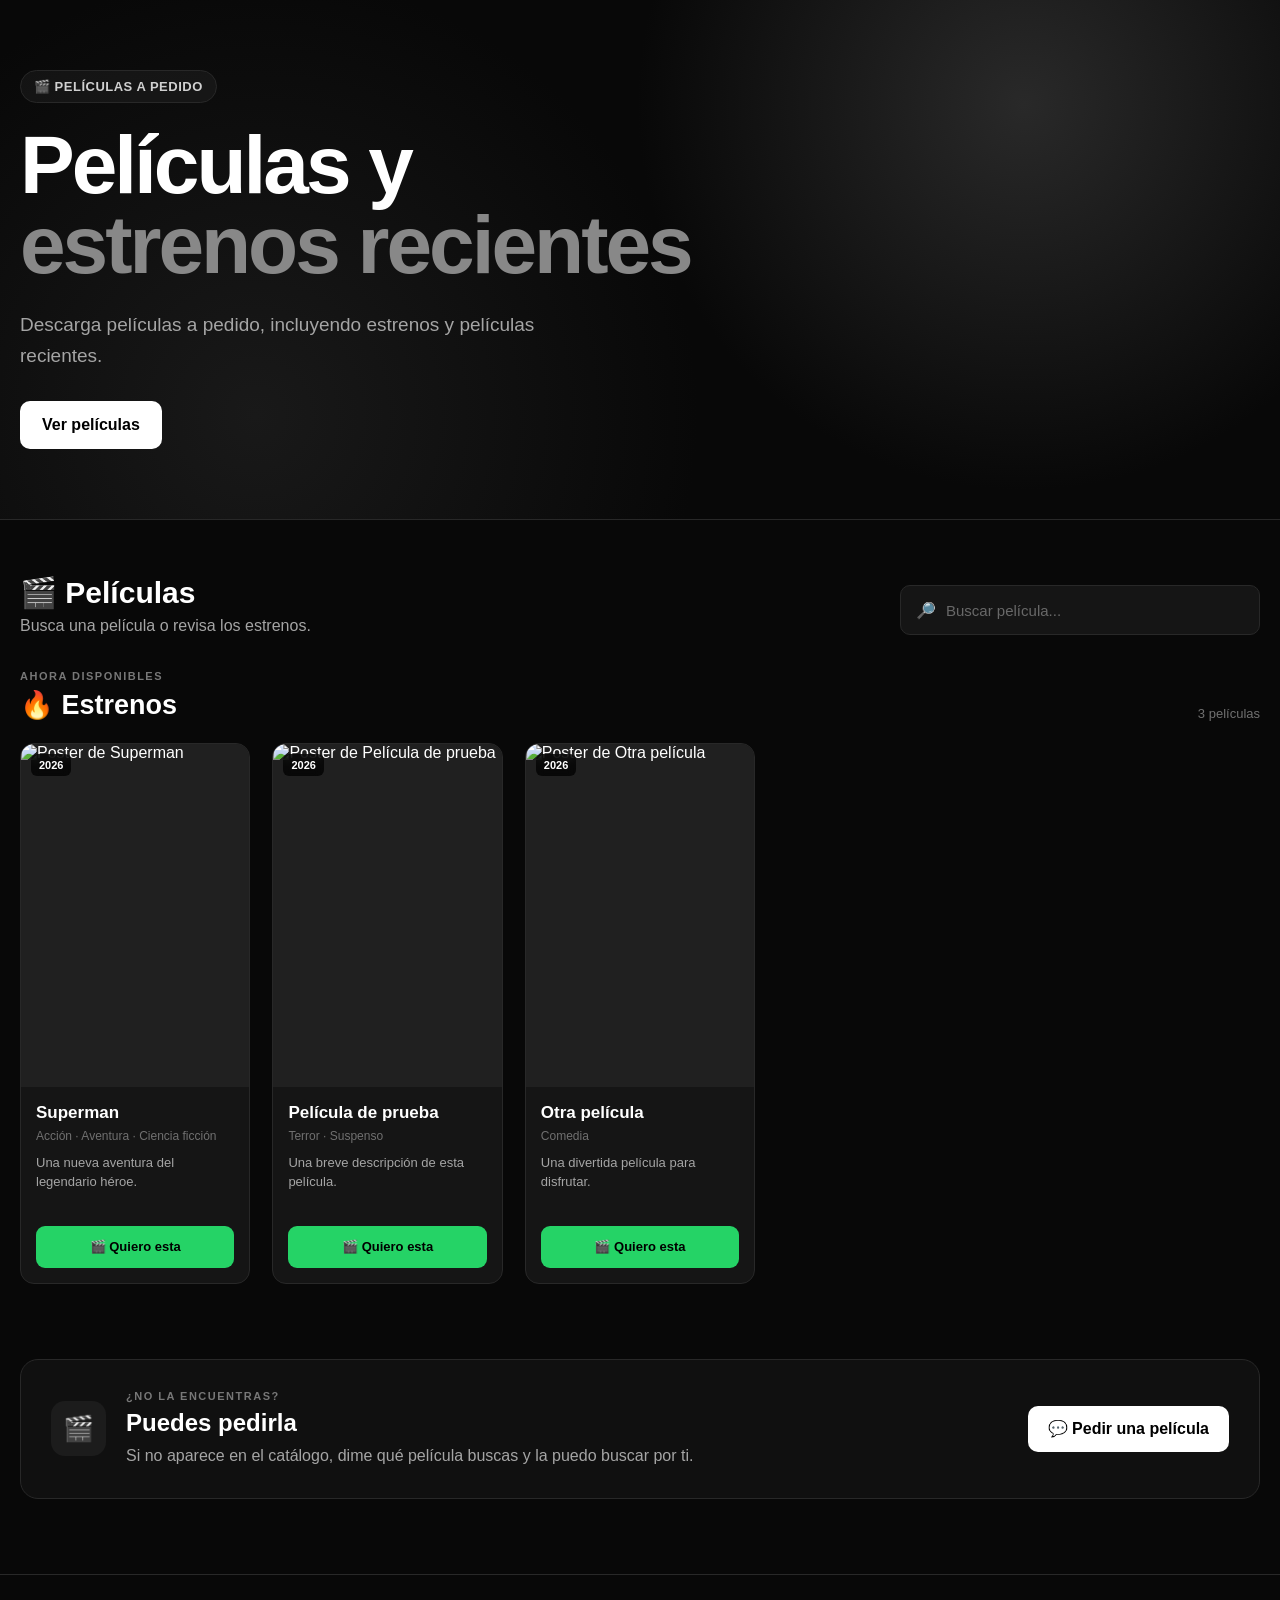
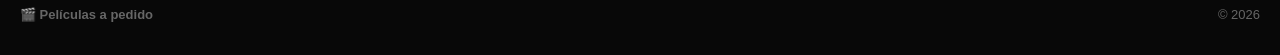
==== catalogo_peliculas/index.html @ 146f7f6e "renombrar catalogo peliculas" ====
<!DOCTYPE html>
<html lang="es">

<head>
    <meta charset="UTF-8">

    <meta
        name="viewport"
        content="width=device-width, initial-scale=1.0"
    >

    <meta
        name="description"
        content="Películas a pedido, estrenos y películas recientes."
    >

    <title>Películas a pedido</title>

    <link
        rel="stylesheet"
        href="style.css"
    >
</head>

<body>

    <!-- =========================
         ENCABEZADO
    ========================== -->

    <header class="hero">

        <div class="container hero-content">

            <div class="hero-text">

                <span class="eyebrow">
                    🎬 PELÍCULAS A PEDIDO
                </span>

                <h1>
                    Películas y<br>
                    <span>estrenos recientes</span>
                </h1>

                <p>
                    Descarga películas a pedido,
                    incluyendo estrenos y películas
                    recientes.
                </p>

                <a
                    href="#peliculas"
                    class="hero-button"
                >
                    Ver películas
                </a>

            </div>

        </div>

    </header>


    <!-- =========================
         CONTENIDO PRINCIPAL
    ========================== -->

    <main class="container">

        <!-- BUSCADOR -->

        <section class="search-section">

            <div>

                <h2>
                    🎬 Películas
                </h2>

                <p>
                    Busca una película o revisa los estrenos.
                </p>

            </div>


            <div class="search-box">

                <span>🔎</span>

                <input
                    type="search"
                    id="searchInput"
                    placeholder="Buscar película..."
                    autocomplete="off"
                >

            </div>

        </section>


        <!-- CATALOGO -->

        <section
            id="peliculas"
            class="catalog-section"
        >

            <div class="section-title">

                <div>

                    <span class="section-label">
                        AHORA DISPONIBLES
                    </span>

                    <h2>
                        🔥 Estrenos
                    </h2>

                </div>

                <span
                    id="movieCount"
                    class="movie-count"
                >
                    0 películas
                </span>

            </div>


            <div
                id="moviesGrid"
                class="movies-grid"
            ></div>


            <!-- SIN RESULTADOS -->

            <div
                id="noResults"
                class="no-results hidden"
            >

                <span>🎬</span>

                <h3>
                    No encontramos esa película
                </h3>

                <p>
                    Puedes escribirme y pedirme la película
                    que estás buscando.
                </p>

            </div>

        </section>


        <!-- PEDIDO -->

        <section class="request-section">

            <div class="request-content">

                <span class="request-icon">
                    🎬
                </span>

                <div>

                    <span class="section-label">
                        ¿NO LA ENCUENTRAS?
                    </span>

                    <h2>
                        Puedes pedirla
                    </h2>

                    <p>
                        Si no aparece en el catálogo,
                        dime qué película buscas y
                        la puedo buscar por ti.
                    </p>

                </div>

            </div>


            <a
                id="generalWhatsapp"
                href="#"
                target="_blank"
                rel="noopener noreferrer"
                class="request-button"
            >
                💬 Pedir una película
            </a>

        </section>

    </main>


    <!-- =========================
         FOOTER
    ========================== -->

    <footer>

        <div class="container footer-content">

            <strong>
                🎬 Películas a pedido
            </strong>

            <span>
                © 2026
            </span>

        </div>

    </footer>


    <script src="script.js"></script>

</body>

</html>
---- catalogo_peliculas/style.css ----
/* =========================================
   VARIABLES
========================================= */

:root {

    --bg: #080808;

    --bg-secondary: #101010;

    --card: #151515;

    --card-hover: #1b1b1b;

    --border: #282828;

    --text: #ffffff;

    --text-secondary: #a5a5a5;

    --text-muted: #707070;

    --accent: #25d366;

    --accent-hover: #1ebe5d;

    --max-width: 1280px;

}


/* =========================================
   RESET
========================================= */

* {
    box-sizing: border-box;

    margin: 0;

    padding: 0;
}


html {
    scroll-behavior: smooth;
}


body {

    font-family:
        Arial,
        Helvetica,
        sans-serif;

    background: var(--bg);

    color: var(--text);

    min-height: 100vh;

    overflow-x: hidden;

}


/* =========================================
   CONTENEDOR
========================================= */

.container {

    width: min(
        calc(100% - 40px),
        var(--max-width)
    );

    margin-inline: auto;

}


/* =========================================
   HERO
========================================= */

.hero {

    min-height: 520px;

    display: flex;

    align-items: center;

    background:

        radial-gradient(
            circle at 80% 20%,
            #292929 0%,
            transparent 35%
        ),

        radial-gradient(
            circle at 20% 80%,
            #191919 0%,
            transparent 40%
        ),

        #080808;

    border-bottom: 1px solid var(--border);

}


.hero-content {

    display: flex;

    align-items: center;

}


.hero-text {

    max-width: 720px;

}


.eyebrow {

    display: inline-flex;

    padding: 8px 13px;

    border: 1px solid var(--border);

    border-radius: 100px;

    background: rgba(
        255,
        255,
        255,
        0.04
    );

    color: #d0d0d0;

    font-size: 13px;

    font-weight: 700;

    letter-spacing: 0.5px;

    margin-bottom: 22px;

}


.hero h1 {

    font-size: clamp(
        42px,
        7vw,
        82px
    );

    line-height: 0.98;

    letter-spacing: -3px;

    margin-bottom: 25px;

}


.hero h1 span {

    color: #888;

}


.hero p {

    max-width: 600px;

    color: var(--text-secondary);

    font-size: clamp(
        16px,
        2vw,
        19px
    );

    line-height: 1.6;

    margin-bottom: 30px;

}


.hero-button {

    display: inline-flex;

    align-items: center;

    justify-content: center;

    min-height: 48px;

    padding-inline: 22px;

    border-radius: 10px;

    background: white;

    color: black;

    text-decoration: none;

    font-weight: 700;

    transition:
        transform 0.2s,
        background 0.2s;

}


.hero-button:hover {

    transform: translateY(-2px);

    background: #e8e8e8;

}


/* =========================================
   BUSCADOR
========================================= */

.search-section {

    display: flex;

    align-items: end;

    justify-content: space-between;

    gap: 30px;

    padding-block: 55px 35px;

}


.search-section h2 {

    font-size: 30px;

    margin-bottom: 7px;

}


.search-section p {

    color: var(--text-secondary);

}


.search-box {

    width: min(
        360px,
        100%
    );

    height: 50px;

    display: flex;

    align-items: center;

    gap: 10px;

    padding-inline: 15px;

    background: var(--card);

    border: 1px solid var(--border);

    border-radius: 10px;

}


.search-box span {

    color: var(--text-muted);

}


.search-box input {

    width: 100%;

    height: 100%;

    border: 0;

    outline: 0;

    background: transparent;

    color: white;

    font-size: 15px;

}


.search-box input::placeholder {

    color: #686868;

}


/* =========================================
   TITULO SECCION
========================================= */

.section-title {

    display: flex;

    align-items: end;

    justify-content: space-between;

    gap: 20px;

    margin-bottom: 22px;

}


.section-label {

    display: block;

    color: #777;

    font-size: 11px;

    font-weight: 800;

    letter-spacing: 1.5px;

    margin-bottom: 7px;

}


.section-title h2 {

    font-size: 27px;

}


.movie-count {

    color: var(--text-muted);

    font-size: 13px;

}


/* =========================================
   GRID DE PELICULAS
========================================= */

.movies-grid {

    display: grid;

    grid-template-columns:
        repeat(
            auto-fill,
            minmax(
                190px,
                1fr
            )
        );

    gap: 22px;

}


/* =========================================
   TARJETA
========================================= */

.movie-card {

    min-width: 0;

    overflow: hidden;

    background: var(--card);

    border: 1px solid var(--border);

    border-radius: 14px;

    transition:
        transform 0.25s,
        border-color 0.25s,
        background 0.25s;

}


.movie-card:hover {

    transform: translateY(-5px);

    background: var(--card-hover);

    border-color: #3b3b3b;

}


/* =========================================
   POSTER
========================================= */

.movie-poster-wrapper {

    position: relative;

    aspect-ratio: 2 / 3;

    overflow: hidden;

    background: #202020;

}


.movie-poster {

    width: 100%;

    height: 100%;

    display: block;

    object-fit: cover;

    transition:
        transform 0.35s;

}


.movie-card:hover
.movie-poster {

    transform: scale(1.03);

}


.movie-year {

    position: absolute;

    top: 10px;

    left: 10px;

    padding: 5px 8px;

    border-radius: 6px;

    background: rgba(
        0,
        0,
        0,
        0.75
    );

    backdrop-filter: blur(5px);

    font-size: 11px;

    font-weight: 700;

}


/* =========================================
   INFORMACION
========================================= */

.movie-info {

    padding: 15px;

}


.movie-title {

    font-size: 17px;

    line-height: 1.25;

    margin-bottom: 6px;

}


.movie-genre {

    color: var(--text-muted);

    font-size: 12px;

    margin-bottom: 10px;

}


.movie-description {

    display: -webkit-box;

    -webkit-box-orient: vertical;

    -webkit-line-clamp: 3;

    overflow: hidden;

    color: var(--text-secondary);

    font-size: 13px;

    line-height: 1.5;

    min-height: 58px;

    margin-bottom: 15px;

}


/* =========================================
   BOTON WHATSAPP
========================================= */

.movie-button {

    width: 100%;

    min-height: 42px;

    display: flex;

    align-items: center;

    justify-content: center;

    border-radius: 9px;

    background: var(--accent);

    color: #000;

    text-decoration: none;

    font-size: 13px;

    font-weight: 800;

    transition:
        background 0.2s,
        transform 0.2s;

}


.movie-button:hover {

    background: var(--accent-hover);

}


/* =========================================
   SIN RESULTADOS
========================================= */

.no-results {

    padding: 60px 20px;

    text-align: center;

    border: 1px dashed var(--border);

    border-radius: 14px;

}


.no-results span {

    display: block;

    font-size: 40px;

    margin-bottom: 15px;

}


.no-results h3 {

    margin-bottom: 8px;

}


.no-results p {

    color: var(--text-secondary);

}


.hidden {

    display: none;

}


/* =========================================
   SECCION PEDIDO
========================================= */

.request-section {

    display: flex;

    align-items: center;

    justify-content: space-between;

    gap: 30px;

    margin-block: 75px;

    padding: 30px;

    border: 1px solid var(--border);

    border-radius: 18px;

    background: var(--bg-secondary);

}


.request-content {

    display: flex;

    align-items: center;

    gap: 20px;

}


.request-icon {

    display: grid;

    place-items: center;

    width: 55px;

    height: 55px;

    flex-shrink: 0;

    border-radius: 14px;

    background: #1c1c1c;

    font-size: 25px;

}


.request-content h2 {

    font-size: 24px;

    margin-bottom: 7px;

}


.request-content p {

    max-width: 600px;

    color: var(--text-secondary);

    line-height: 1.5;

}


.request-button {

    display: inline-flex;

    align-items: center;

    justify-content: center;

    min-height: 46px;

    padding-inline: 20px;

    flex-shrink: 0;

    border-radius: 10px;

    background: white;

    color: black;

    text-decoration: none;

    font-weight: 700;

    white-space: nowrap;

}


/* =========================================
   FOOTER
========================================= */

footer {

    border-top: 1px solid var(--border);

}


.footer-content {

    min-height: 80px;

    display: flex;

    align-items: center;

    justify-content: space-between;

    gap: 20px;

    color: #666;

    font-size: 13px;

}


/* =========================================
   TABLET
========================================= */

@media (max-width: 900px) {

    .movies-grid {

        grid-template-columns:
            repeat(
                auto-fill,
                minmax(
                    175px,
                    1fr
                )
            );

        gap: 18px;

    }


    .hero {

        min-height: 470px;

    }

}


/* =========================================
   TABLET PEQUEÑA
========================================= */

@media (max-width: 700px) {

    .container {

        width: min(
            calc(100% - 30px),
            var(--max-width)
        );

    }


    .search-section {

        display: block;

    }


    .search-section h2 {

        font-size: 27px;

    }


    .search-section p {

        margin-bottom: 20px;

    }


    .search-box {

        width: 100%;

    }


    .request-section {

        align-items: flex-start;

        flex-direction: column;

    }


    .request-button {

        width: 100%;

    }

}


/* =========================================
   CELULAR
========================================= */

@media (max-width: 500px) {

    .container {

        width: calc(100% - 24px);

    }


    .hero {

        min-height: 440px;

    }


    .hero h1 {

        font-size: 43px;

        letter-spacing: -2px;

    }


    .hero p {

        font-size: 15px;

    }


    .hero-button {

        width: 100%;

    }


    .movies-grid {

        grid-template-columns:
            repeat(
                2,
                minmax(0, 1fr)
            );

        gap: 10px;

    }


    .movie-info {

        padding: 11px;

    }


    .movie-title {

        font-size: 14px;

    }


    .movie-genre {

        font-size: 11px;

    }


    .movie-description {

        font-size: 11px;

        min-height: 50px;

    }


    .movie-button {

        min-height: 40px;

        font-size: 11px;

    }


    .section-title h2 {

        font-size: 24px;

    }


    .movie-count {

        display: none;

    }


    .request-section {

        padding: 20px;

        margin-block: 50px;

    }


    .request-content {

        align-items: flex-start;

    }


    .request-icon {

        width: 45px;

        height: 45px;

        font-size: 20px;

    }


    .request-content h2 {

        font-size: 21px;

    }


    .footer-content {

        min-height: 100px;

        flex-direction: column;

        justify-content: center;

    }

}


/* =========================================
   CELULARES MUY PEQUEÑOS
========================================= */

@media (max-width: 360px) {

    .movies-grid {

        gap: 8px;

    }


    .movie-info {

        padding: 9px;

    }


    .movie-title {

        font-size: 13px;

    }


    .movie-description {

        font-size: 10px;

    }


    .movie-button {

        font-size: 10px;

    }

}
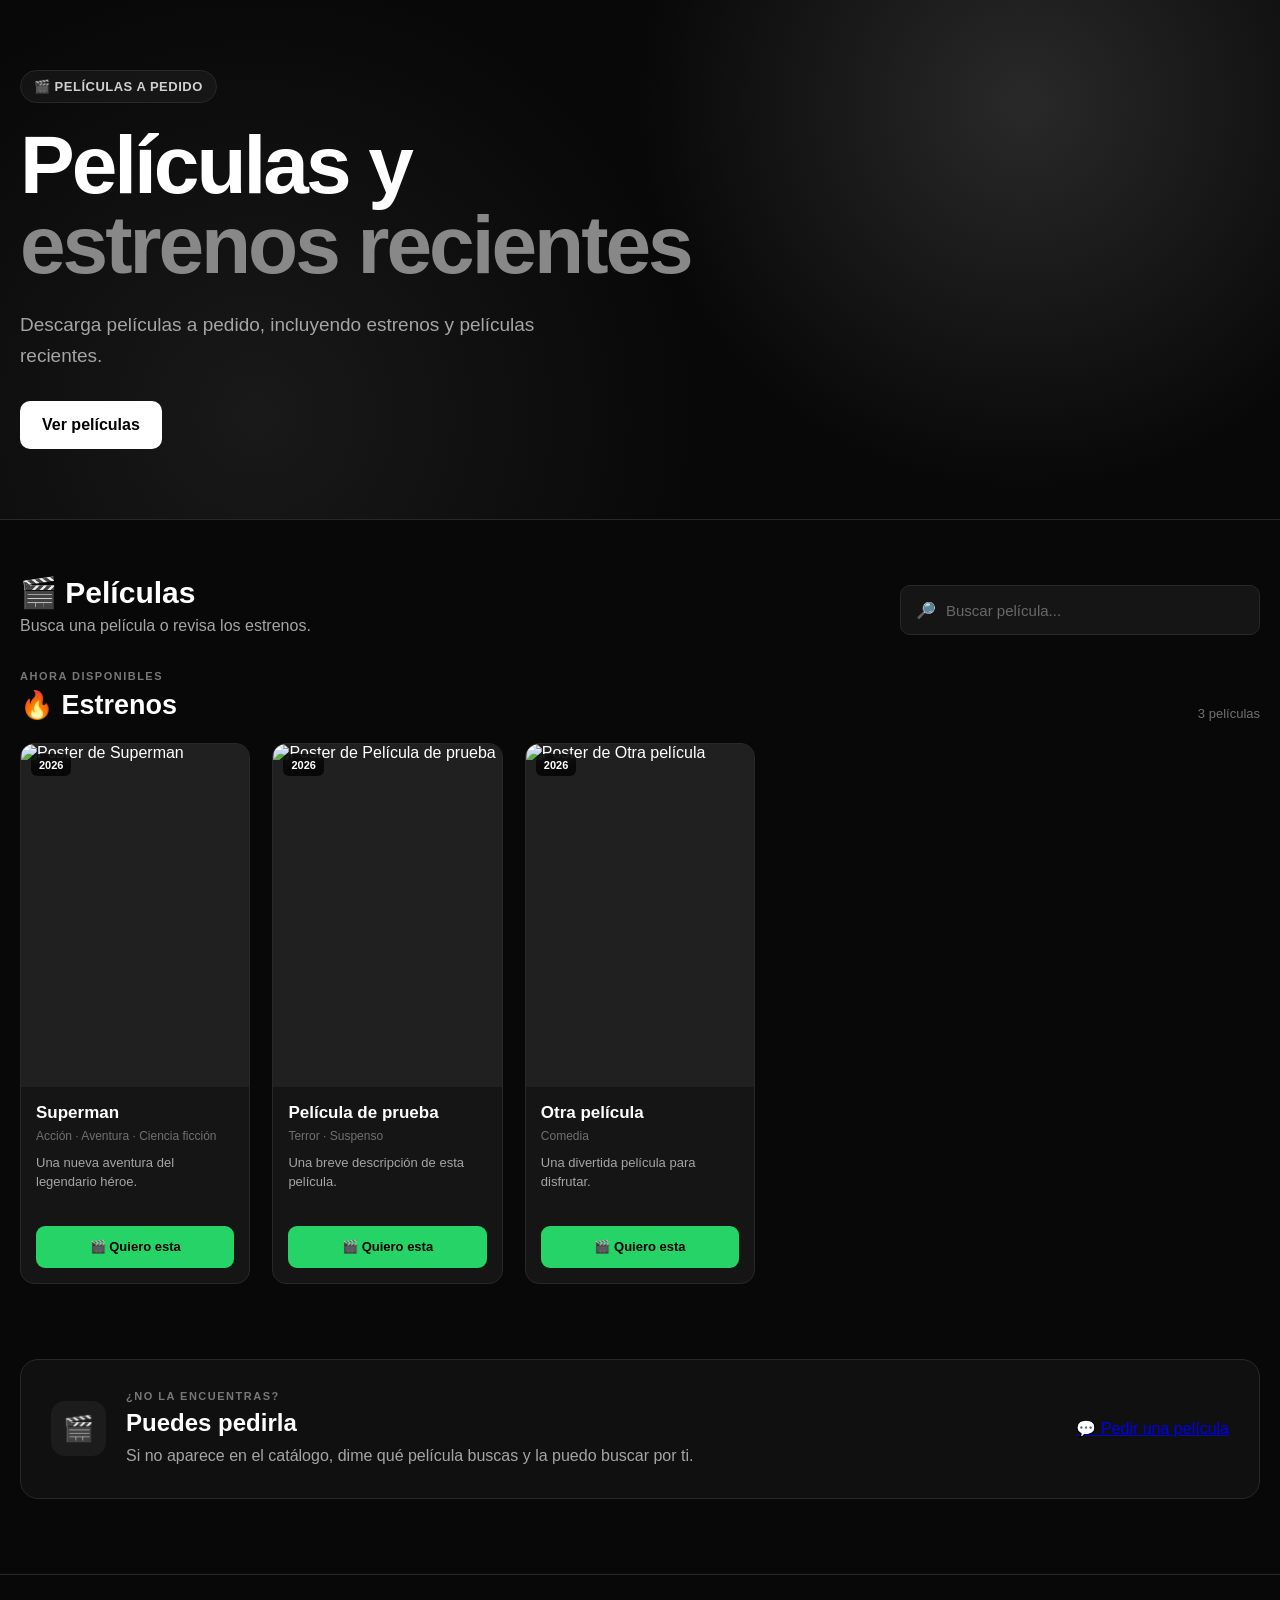
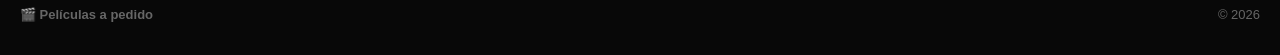
==== commit 5ddd8107: "catalogo" ====
--- a/catalogo_peliculas/index.html
+++ b/catalogo_peliculas/index.html
@@ -198,7 +198,7 @@
                 href="#"
                 target="_blank"
                 rel="noopener noreferrer"
-                class="request-button"
+                class="request-Get-ChildItem -Forcebutton"
             >
                 💬 Pedir una película
             </a>
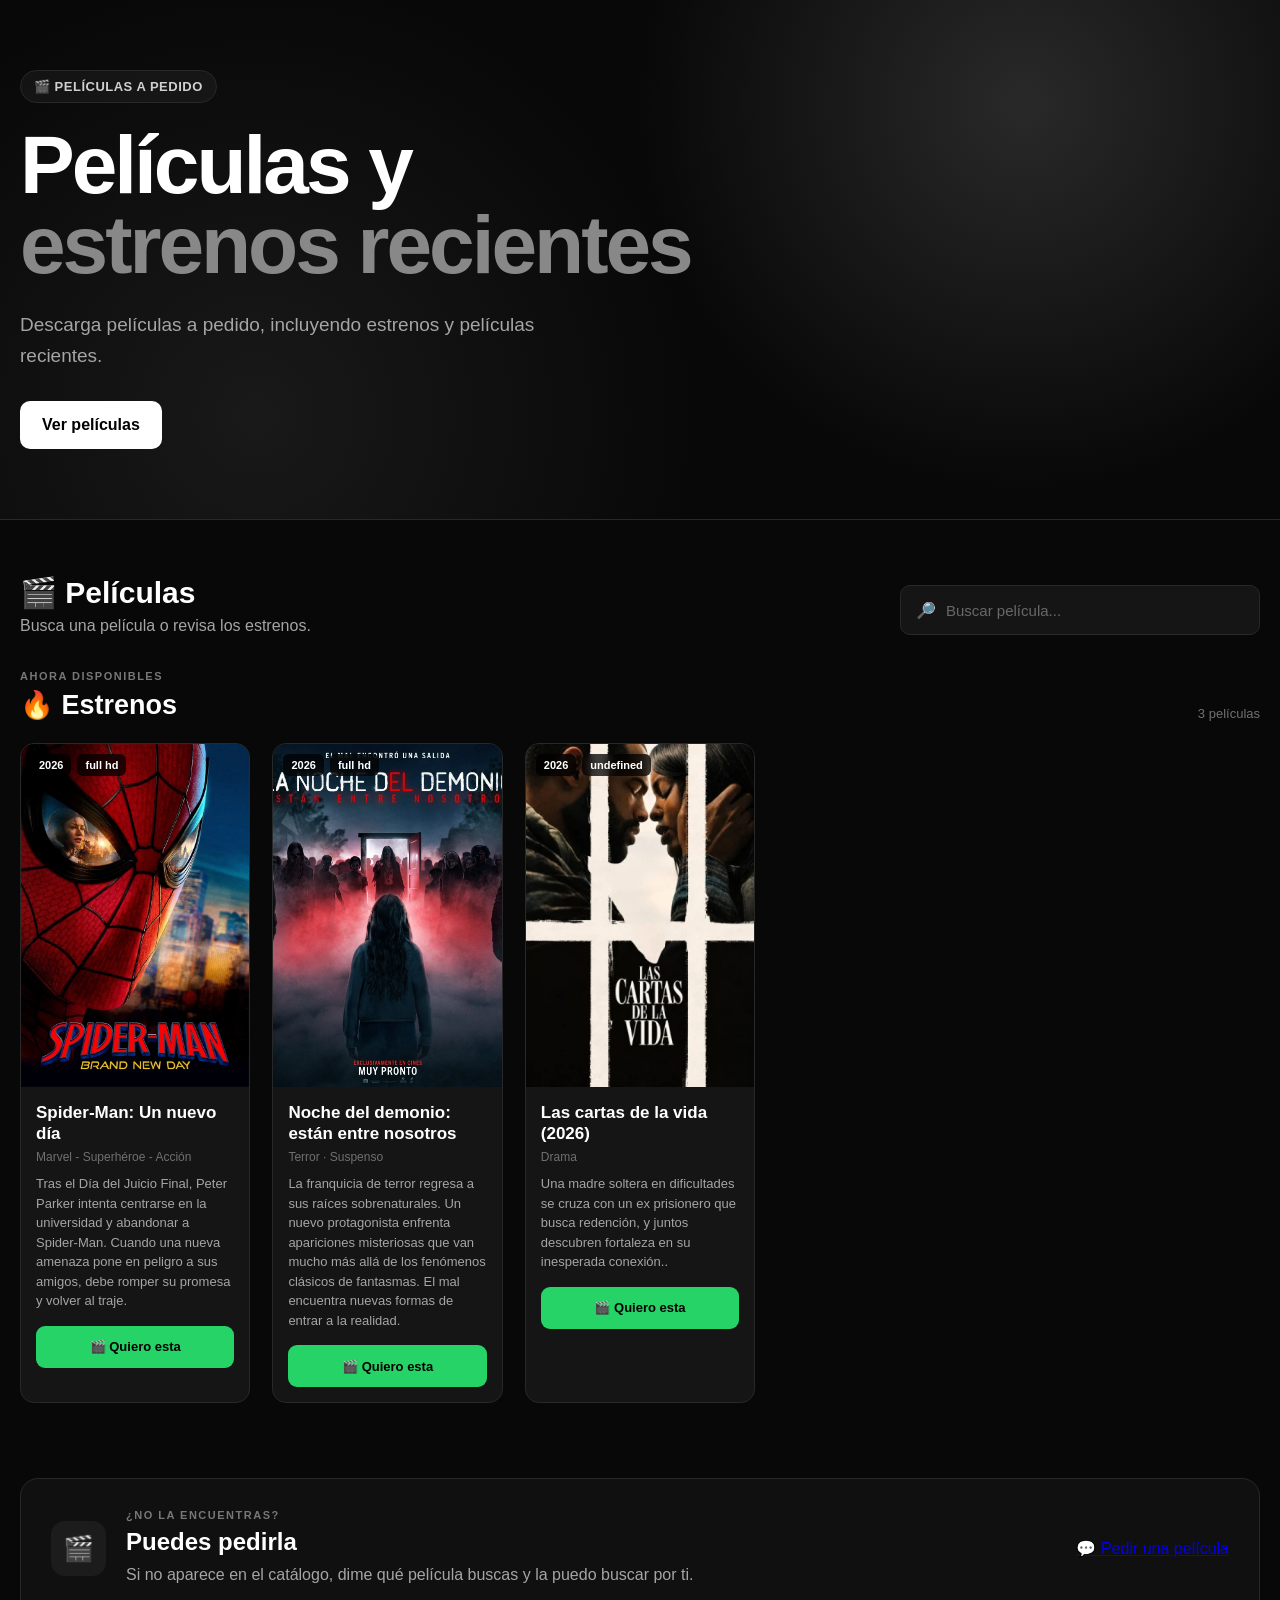
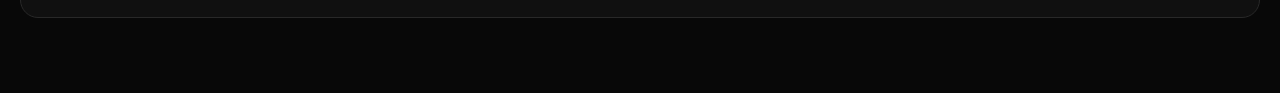
==== commit a59b4039: "sin footer" ====
--- a/catalogo_peliculas/index.html
+++ b/catalogo_peliculas/index.html
@@ -212,22 +212,6 @@
          FOOTER
     ========================== -->
 
-    <footer>
-
-        <div class="container footer-content">
-
-            <strong>
-                🎬 Películas a pedido
-            </strong>
-
-            <span>
-                © 2026
-            </span>
-
-        </div>
-
-    </footer>
-
 
     <script src="script.js"></script>
 
--- a/catalogo_peliculas/style.css
+++ b/catalogo_peliculas/style.css
@@ -22,7 +22,7 @@
 
     --accent: #25d366;
 
-    --accent-hover: #1ebe5d;
+    --accent-hover: #0f311d;
 
     --max-width: 1280px;
 
@@ -485,31 +485,27 @@
 }
 
 
-.movie-year {
-
+.movie-meta {
     position: absolute;
-
     top: 10px;
-
     left: 10px;
-
+    display: flex;
+    gap: 6px;
+}
+
+.movie-year,
+.movie-quality {
     padding: 5px 8px;
-
     border-radius: 6px;
-
     background: rgba(
         0,
         0,
         0,
         0.75
     );
-
     backdrop-filter: blur(5px);
-
     font-size: 11px;
-
     font-weight: 700;
-
 }
 
 
@@ -551,8 +547,6 @@
     display: -webkit-box;
 
     -webkit-box-orient: vertical;
-
-    -webkit-line-clamp: 3;
 
     overflow: hidden;
 
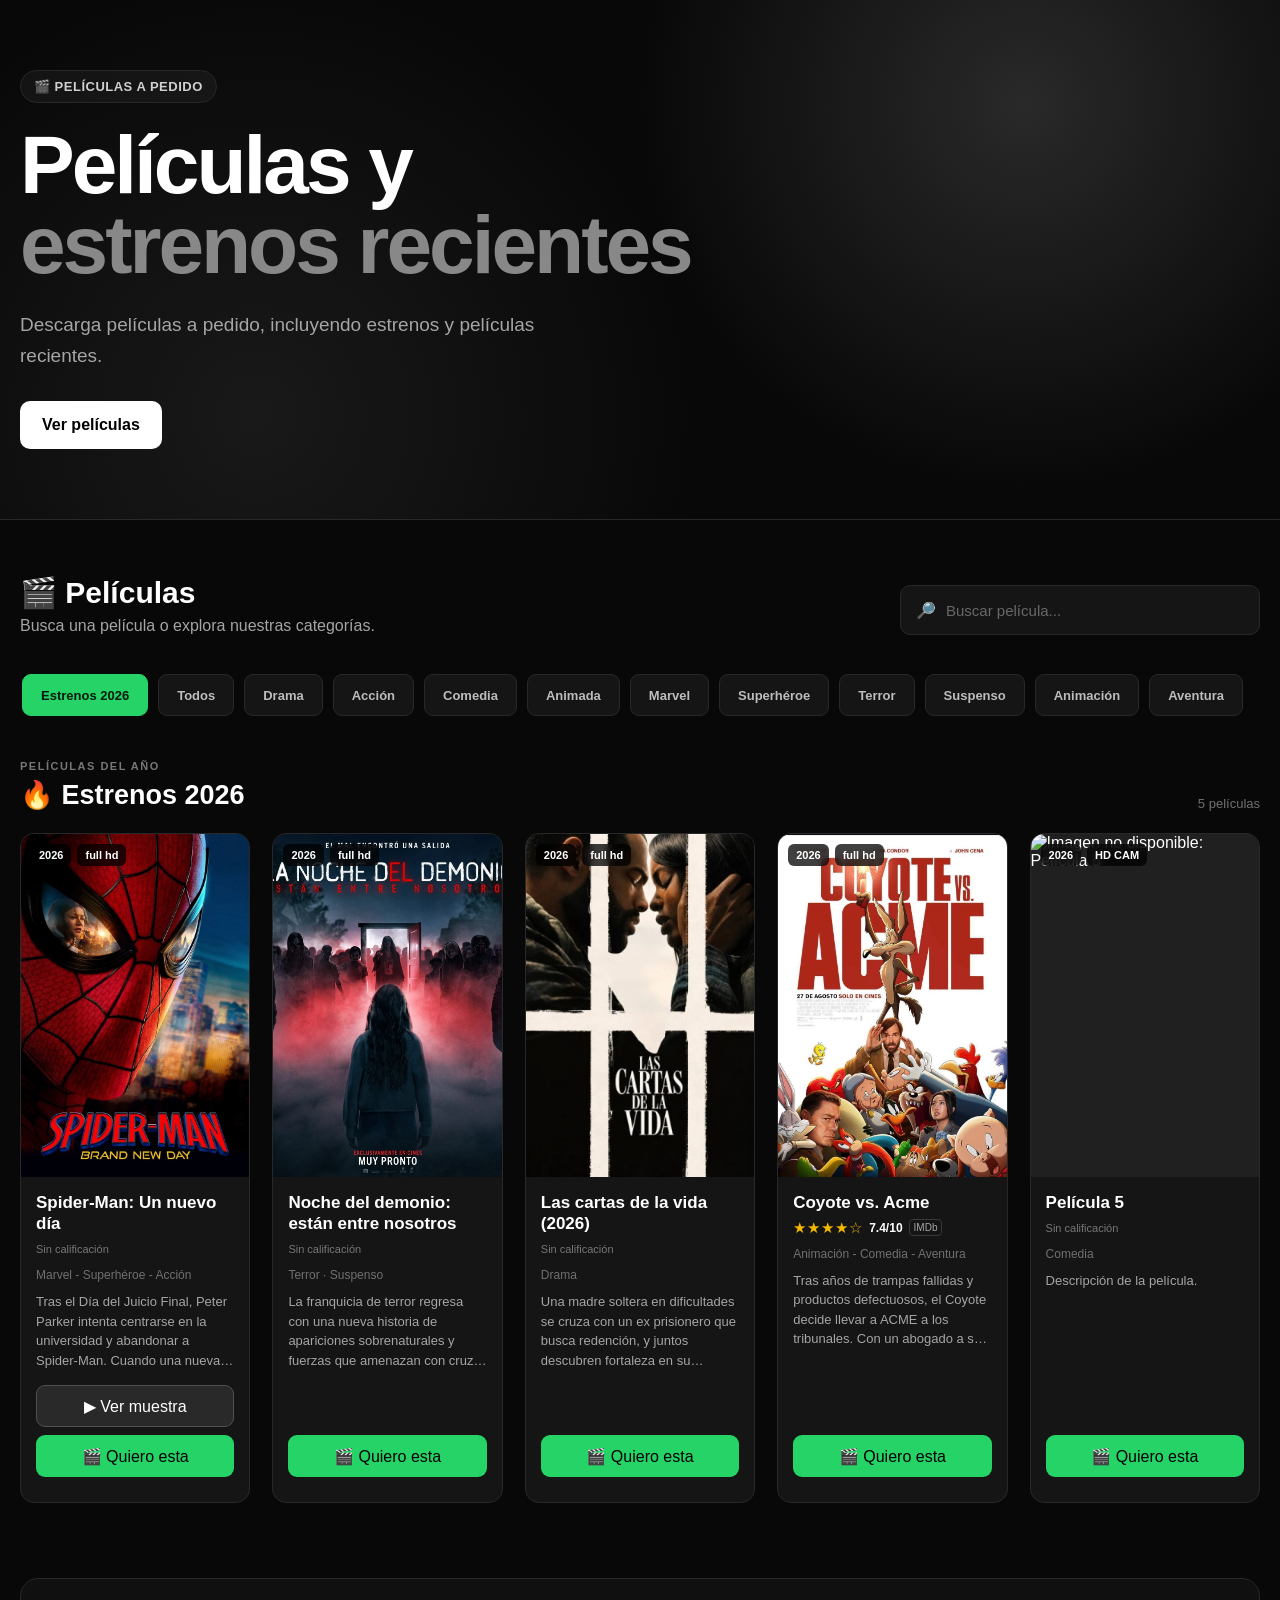
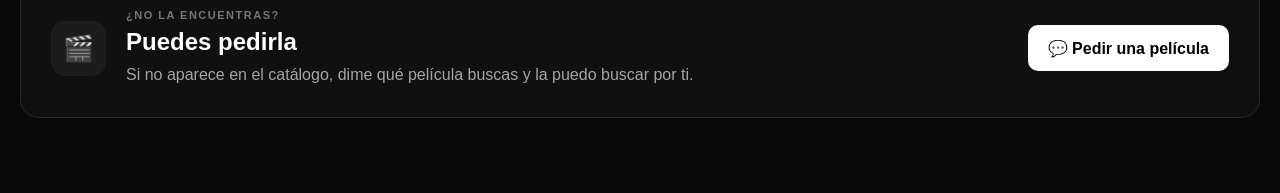
==== commit 66464253: "agregando peliculas" ====
--- a/catalogo_peliculas/index.html
+++ b/catalogo_peliculas/index.html
@@ -1,3 +1,4 @@
+
 <!DOCTYPE html>
 <html lang="es">
 
@@ -16,18 +17,12 @@
 
     <title>Películas a pedido</title>
 
-    <link
-        rel="stylesheet"
-        href="style.css"
-    >
+    <link rel="stylesheet" href="style.css">
 </head>
 
 <body>
 
-    <!-- =========================
-         ENCABEZADO
-    ========================== -->
-
+    <!-- ENCABEZADO -->
     <header class="hero">
 
         <div class="container hero-content">
@@ -49,10 +44,7 @@
                     recientes.
                 </p>
 
-                <a
-                    href="#peliculas"
-                    class="hero-button"
-                >
+                <a href="#peliculas" class="hero-button">
                     Ver películas
                 </a>
 
@@ -63,28 +55,22 @@
     </header>
 
 
-    <!-- =========================
-         CONTENIDO PRINCIPAL
-    ========================== -->
-
+    <!-- CONTENIDO PRINCIPAL -->
     <main class="container">
 
         <!-- BUSCADOR -->
-
         <section class="search-section">
 
             <div>
 
-                <h2>
-                    🎬 Películas
-                </h2>
+                <h2>🎬 Películas</h2>
 
                 <p>
-                    Busca una película o revisa los estrenos.
+                    Busca una película o explora
+                    nuestras categorías.
                 </p>
 
             </div>
-
 
             <div class="search-box">
 
@@ -102,23 +88,34 @@
         </section>
 
 
-        <!-- CATALOGO -->
-
+        <!-- CATÁLOGO -->
         <section
             id="peliculas"
             class="catalog-section"
         >
 
+            <!-- PESTAÑAS GENERADAS POR JAVASCRIPT -->
+            <nav
+                id="genreTabs"
+                class="genre-tabs"
+                aria-label="Categorías de películas"
+            ></nav>
+
+
+            <!-- TÍTULO Y CONTADOR -->
             <div class="section-title">
 
                 <div>
 
-                    <span class="section-label">
+                    <span
+                        id="sectionLabel"
+                        class="section-label"
+                    >
                         AHORA DISPONIBLES
                     </span>
 
-                    <h2>
-                        🔥 Estrenos
+                    <h2 id="sectionHeading">
+                        Estrenos 2026
                     </h2>
 
                 </div>
@@ -133,6 +130,7 @@
             </div>
 
 
+            <!-- PELÍCULAS -->
             <div
                 id="moviesGrid"
                 class="movies-grid"
@@ -140,21 +138,20 @@
 
 
             <!-- SIN RESULTADOS -->
-
             <div
                 id="noResults"
                 class="no-results hidden"
             >
 
-                <span>🎬</span>
+                <span>🔎</span>
 
                 <h3>
                     No encontramos esa película
                 </h3>
 
                 <p>
-                    Puedes escribirme y pedirme la película
-                    que estás buscando.
+                    Puedes escribirme y pedirme la
+                    película que estás buscando.
                 </p>
 
             </div>
@@ -162,8 +159,7 @@
         </section>
 
 
-        <!-- PEDIDO -->
-
+        <!-- PEDIDO POR WHATSAPP -->
         <section class="request-section">
 
             <div class="request-content">
@@ -178,9 +174,7 @@
                         ¿NO LA ENCUENTRAS?
                     </span>
 
-                    <h2>
-                        Puedes pedirla
-                    </h2>
+                    <h2>Puedes pedirla</h2>
 
                     <p>
                         Si no aparece en el catálogo,
@@ -192,13 +186,12 @@
 
             </div>
 
-
             <a
                 id="generalWhatsapp"
                 href="#"
                 target="_blank"
                 rel="noopener noreferrer"
-                class="request-Get-ChildItem -Forcebutton"
+                class="request-button"
             >
                 💬 Pedir una película
             </a>
@@ -208,13 +201,65 @@
     </main>
 
 
-    <!-- =========================
-         FOOTER
-    ========================== -->
-
-
+    <!-- =====================================
+         REPRODUCTOR DE MUESTRAS DE GOOGLE DRIVE
+    ====================================== -->
+    <div
+        id="sampleModal"
+        class="sample-modal hidden"
+        aria-hidden="true"
+    >
+
+        <!-- Fondo oscuro -->
+        <div class="sample-modal-backdrop"></div>
+
+        <!-- Ventana del reproductor -->
+        <section
+            class="sample-modal-content"
+            role="dialog"
+            aria-modal="true"
+            aria-labelledby="sampleTitle"
+        >
+
+            <!-- Cabecera -->
+            <div class="sample-modal-header">
+
+                <h2 id="sampleTitle">
+                    Ver muestra
+                </h2>
+
+                <button
+                    type="button"
+                    id="closeSample"
+                    class="sample-close-button"
+                    aria-label="Cerrar reproductor"
+                >
+                    &times;
+                </button>
+
+            </div>
+
+            <!-- Video -->
+            <div class="sample-video-container">
+
+                <iframe
+                    id="sampleFrame"
+                    title="Reproductor de muestra"
+                    src="about:blank"
+                    allow="autoplay; encrypted-media; picture-in-picture"
+                    allowfullscreen
+                    loading="lazy"
+                ></iframe>
+
+            </div>
+
+        </section>
+
+    </div>
+
+
+    <!-- JAVASCRIPT: DEBE IR DESPUÉS DEL REPRODUCTOR -->
     <script src="script.js"></script>
 
 </body>
-
-</html>+</html>
--- a/catalogo_peliculas/style.css
+++ b/catalogo_peliculas/style.css
@@ -3,493 +3,334 @@
 ========================================= */
 
 :root {
-
     --bg: #080808;
-
     --bg-secondary: #101010;
-
     --card: #151515;
-
     --card-hover: #1b1b1b;
-
     --border: #282828;
-
     --text: #ffffff;
-
     --text-secondary: #a5a5a5;
-
     --text-muted: #707070;
-
     --accent: #25d366;
-
-    --accent-hover: #0f311d;
-
+    --accent-hover: #1ebe5d;
     --max-width: 1280px;
-
-}
-
-
-/* =========================================
-   RESET
-========================================= */
+}
+
+/* RESET */
 
 * {
     box-sizing: border-box;
-
     margin: 0;
-
     padding: 0;
 }
-
 
 html {
     scroll-behavior: smooth;
 }
 
-
 body {
-
-    font-family:
-        Arial,
-        Helvetica,
-        sans-serif;
-
+    font-family: Arial, Helvetica, sans-serif;
     background: var(--bg);
-
     color: var(--text);
-
     min-height: 100vh;
-
     overflow-x: hidden;
-
-}
-
-
-/* =========================================
-   CONTENEDOR
-========================================= */
+}
+
+button,
+input {
+    font: inherit;
+}
+
+/* CONTENEDOR */
 
 .container {
-
-    width: min(
-        calc(100% - 40px),
-        var(--max-width)
-    );
-
+    width: min(calc(100% - 40px), var(--max-width));
     margin-inline: auto;
-
-}
-
-
-/* =========================================
-   HERO
-========================================= */
+}
+
+/* HERO */
 
 .hero {
-
     min-height: 520px;
-
-    display: flex;
-
-    align-items: center;
-
+    display: flex;
+    align-items: center;
     background:
-
-        radial-gradient(
-            circle at 80% 20%,
-            #292929 0%,
-            transparent 35%
-        ),
-
-        radial-gradient(
-            circle at 20% 80%,
-            #191919 0%,
-            transparent 40%
-        ),
-
+        radial-gradient(circle at 80% 20%, #292929 0%, transparent 35%),
+        radial-gradient(circle at 20% 80%, #191919 0%, transparent 40%),
         #080808;
-
     border-bottom: 1px solid var(--border);
-
-}
-
+}
 
 .hero-content {
-
-    display: flex;
-
-    align-items: center;
-
-}
-
+    display: flex;
+    align-items: center;
+}
 
 .hero-text {
-
     max-width: 720px;
-
-}
-
+}
 
 .eyebrow {
-
     display: inline-flex;
-
     padding: 8px 13px;
-
     border: 1px solid var(--border);
-
     border-radius: 100px;
-
-    background: rgba(
-        255,
-        255,
-        255,
-        0.04
-    );
-
+    background: rgba(255, 255, 255, 0.04);
     color: #d0d0d0;
-
     font-size: 13px;
-
     font-weight: 700;
-
     letter-spacing: 0.5px;
-
     margin-bottom: 22px;
-
-}
-
+}
 
 .hero h1 {
-
-    font-size: clamp(
-        42px,
-        7vw,
-        82px
-    );
-
+    font-size: clamp(42px, 7vw, 82px);
     line-height: 0.98;
-
     letter-spacing: -3px;
-
     margin-bottom: 25px;
-
-}
-
+}
 
 .hero h1 span {
-
     color: #888;
-
-}
-
+}
 
 .hero p {
-
     max-width: 600px;
-
     color: var(--text-secondary);
-
-    font-size: clamp(
-        16px,
-        2vw,
-        19px
-    );
-
+    font-size: clamp(16px, 2vw, 19px);
     line-height: 1.6;
-
     margin-bottom: 30px;
-
-}
-
+}
 
 .hero-button {
-
     display: inline-flex;
-
-    align-items: center;
-
+    align-items: center;
     justify-content: center;
-
     min-height: 48px;
-
     padding-inline: 22px;
-
     border-radius: 10px;
-
     background: white;
-
     color: black;
-
     text-decoration: none;
-
     font-weight: 700;
-
+    transition: transform 0.2s, background 0.2s;
+}
+
+.hero-button:hover {
+    transform: translateY(-2px);
+    background: #e8e8e8;
+}
+
+/* BUSCADOR */
+
+.search-section {
+    display: flex;
+    align-items: end;
+    justify-content: space-between;
+    gap: 30px;
+    padding-block: 55px 35px;
+}
+
+.search-section h2 {
+    font-size: 30px;
+    margin-bottom: 7px;
+}
+
+.search-section p {
+    color: var(--text-secondary);
+}
+
+.search-box {
+    width: min(360px, 100%);
+    height: 50px;
+    display: flex;
+    align-items: center;
+    gap: 10px;
+    padding-inline: 15px;
+    background: var(--card);
+    border: 1px solid var(--border);
+    border-radius: 10px;
+}
+
+.search-box span {
+    color: var(--text-muted);
+}
+
+.search-box input {
+    width: 100%;
+    height: 100%;
+    border: 0;
+    outline: 0;
+    background: transparent;
+    color: white;
+    font-size: 15px;
+}
+
+.search-box input::placeholder {
+    color: #686868;
+}
+
+.search-box:focus-within {
+    border-color: var(--accent);
+}
+
+/* PESTAÑAS */
+
+.genre-tabs {
+    display: flex;
+    align-items: center;
+    gap: 10px;
+    width: 100%;
+    margin-bottom: 32px;
+    padding: 4px 2px 12px;
+    overflow-x: auto;
+    overscroll-behavior-x: contain;
+    -webkit-overflow-scrolling: touch;
+    scrollbar-width: thin;
+    scrollbar-color: #3b3b3b transparent;
+}
+
+.genre-tabs::-webkit-scrollbar {
+    height: 5px;
+}
+
+.genre-tabs::-webkit-scrollbar-track {
+    background: transparent;
+}
+
+.genre-tabs::-webkit-scrollbar-thumb {
+    background: #3b3b3b;
+    border-radius: 10px;
+}
+
+.genre-tab {
+    flex: 0 0 auto;
+    display: inline-flex;
+    align-items: center;
+    justify-content: center;
+    min-height: 42px;
+    padding: 0 18px;
+    border: 1px solid var(--border);
+    border-radius: 9px;
+    background: var(--card);
+    color: #bdbdbd;
+    font-size: 13px;
+    font-weight: 700;
+    white-space: nowrap;
+    cursor: pointer;
     transition:
-        transform 0.2s,
-        background 0.2s;
-
-}
-
-
-.hero-button:hover {
-
-    transform: translateY(-2px);
-
-    background: #e8e8e8;
-
-}
-
-
-/* =========================================
-   BUSCADOR
-========================================= */
-
-.search-section {
-
-    display: flex;
-
+        background 0.2s,
+        color 0.2s,
+        border-color 0.2s,
+        transform 0.2s;
+}
+
+.genre-tab:hover {
+    background: var(--card-hover);
+    border-color: #555;
+    color: white;
+}
+
+.genre-tab:active {
+    transform: scale(0.97);
+}
+
+.genre-tab.active {
+    background: var(--accent);
+    border-color: var(--accent);
+    color: #061b0d;
+}
+
+.genre-tab:focus-visible {
+    outline: 2px solid white;
+    outline-offset: 3px;
+}
+
+/* TÍTULO DE SECCIÓN */
+
+.section-title {
+    display: flex;
     align-items: end;
-
     justify-content: space-between;
-
-    gap: 30px;
-
-    padding-block: 55px 35px;
-
-}
-
-
-.search-section h2 {
-
-    font-size: 30px;
-
+    gap: 20px;
+    margin-bottom: 22px;
+}
+
+.section-label {
+    display: block;
+    color: #777;
+    font-size: 11px;
+    font-weight: 800;
+    letter-spacing: 1.5px;
     margin-bottom: 7px;
-
-}
-
-
-.search-section p {
-
-    color: var(--text-secondary);
-
-}
-
-
-.search-box {
-
-    width: min(
-        360px,
-        100%
-    );
-
-    height: 50px;
-
-    display: flex;
-
-    align-items: center;
-
-    gap: 10px;
-
-    padding-inline: 15px;
-
+}
+
+.section-title h2 {
+    font-size: 27px;
+}
+
+.movie-count {
+    color: var(--text-muted);
+    font-size: 13px;
+}
+
+/* GRID */
+
+.movies-grid {
+    display: grid;
+    grid-template-columns: repeat(auto-fill, minmax(190px, 1fr));
+    gap: 22px;
+}
+
+/* TARJETAS */
+
+.movie-card {
+    min-width: 0;
+    overflow: hidden;
+    display: flex;
+    flex-direction: column;
     background: var(--card);
-
     border: 1px solid var(--border);
-
-    border-radius: 10px;
-
-}
-
-
-.search-box span {
-
-    color: var(--text-muted);
-
-}
-
-
-.search-box input {
-
-    width: 100%;
-
-    height: 100%;
-
-    border: 0;
-
-    outline: 0;
-
-    background: transparent;
-
-    color: white;
-
-    font-size: 15px;
-
-}
-
-
-.search-box input::placeholder {
-
-    color: #686868;
-
-}
-
-
-/* =========================================
-   TITULO SECCION
-========================================= */
-
-.section-title {
-
-    display: flex;
-
-    align-items: end;
-
-    justify-content: space-between;
-
-    gap: 20px;
-
-    margin-bottom: 22px;
-
-}
-
-
-.section-label {
-
-    display: block;
-
-    color: #777;
-
-    font-size: 11px;
-
-    font-weight: 800;
-
-    letter-spacing: 1.5px;
-
-    margin-bottom: 7px;
-
-}
-
-
-.section-title h2 {
-
-    font-size: 27px;
-
-}
-
-
-.movie-count {
-
-    color: var(--text-muted);
-
-    font-size: 13px;
-
-}
-
-
-/* =========================================
-   GRID DE PELICULAS
-========================================= */
-
-.movies-grid {
-
-    display: grid;
-
-    grid-template-columns:
-        repeat(
-            auto-fill,
-            minmax(
-                190px,
-                1fr
-            )
-        );
-
-    gap: 22px;
-
-}
-
-
-/* =========================================
-   TARJETA
-========================================= */
-
-.movie-card {
-
-    min-width: 0;
-
-    overflow: hidden;
-
-    background: var(--card);
-
-    border: 1px solid var(--border);
-
     border-radius: 14px;
-
     transition:
         transform 0.25s,
         border-color 0.25s,
         background 0.25s;
-
-}
-
+}
 
 .movie-card:hover {
-
     transform: translateY(-5px);
-
     background: var(--card-hover);
-
     border-color: #3b3b3b;
-
-}
-
-
-/* =========================================
-   POSTER
-========================================= */
+}
+
+/* PÓSTER */
 
 .movie-poster-wrapper {
-
     position: relative;
-
     aspect-ratio: 2 / 3;
-
     overflow: hidden;
-
     background: #202020;
-
-}
-
+}
 
 .movie-poster {
-
     width: 100%;
-
     height: 100%;
-
     display: block;
-
     object-fit: cover;
-
-    transition:
-        transform 0.35s;
-
-}
-
-
-.movie-card:hover
-.movie-poster {
-
+    transition: transform 0.35s;
+}
+
+.movie-card:hover .movie-poster {
     transform: scale(1.03);
-
-}
-
+}
 
 .movie-meta {
     position: absolute;
     top: 10px;
     left: 10px;
     display: flex;
+    flex-wrap: wrap;
     gap: 6px;
 }
 
@@ -497,588 +338,533 @@
 .movie-quality {
     padding: 5px 8px;
     border-radius: 6px;
-    background: rgba(
-        0,
-        0,
-        0,
-        0.75
-    );
+    background: rgba(0, 0, 0, 0.75);
     backdrop-filter: blur(5px);
     font-size: 11px;
     font-weight: 700;
 }
 
-
-/* =========================================
-   INFORMACION
-========================================= */
+/* INFORMACIÓN */
 
 .movie-info {
-
     padding: 15px;
-
-}
-
+    display: flex;
+    flex-direction: column;
+    flex: 1;
+}
 
 .movie-title {
-
     font-size: 17px;
-
     line-height: 1.25;
-
     margin-bottom: 6px;
-
-}
-
+}
 
 .movie-genre {
-
     color: var(--text-muted);
-
     font-size: 12px;
-
     margin-bottom: 10px;
-
-}
-
+}
 
 .movie-description {
-
     display: -webkit-box;
-
     -webkit-box-orient: vertical;
-
+    -webkit-line-clamp: 4;
     overflow: hidden;
-
     color: var(--text-secondary);
-
     font-size: 13px;
-
     line-height: 1.5;
-
     min-height: 58px;
-
     margin-bottom: 15px;
-
-}
-
-
-/* =========================================
-   BOTON WHATSAPP
-========================================= */
+}
+
+/* CALIFICACIONES */
+
+.movie-rating {
+    display: flex;
+    align-items: center;
+    flex-wrap: wrap;
+    gap: 6px;
+    min-height: 18px;
+    margin-bottom: 10px;
+}
+
+.rating-stars {
+    color: #f5b800;
+    font-size: 15px;
+    letter-spacing: 1px;
+    white-space: nowrap;
+}
+
+.rating-score {
+    color: #ffffff;
+    font-size: 12px;
+    font-weight: 700;
+}
+
+.rating-source {
+    color: #a5a5a5;
+    font-size: 10px;
+    text-decoration: none;
+    border: 1px solid #383838;
+    border-radius: 4px;
+    padding: 2px 4px;
+}
+
+.rating-source:hover {
+    color: #f5b800;
+    border-color: #f5b800;
+}
+
+.rating-unavailable {
+    color: #777777;
+    font-size: 11px;
+}
+
+
+/* BOTONES DE PELÍCULAS */
+
+.movie-actions {
+    display: flex;
+    flex-direction: column;
+    gap: 8px;
+    width: 100%;
+    margin-top: auto;
+    padding-bottom: 10px;
+}
 
 .movie-button {
-
     width: 100%;
-
     min-height: 42px;
-
-    display: flex;
-
-    align-items: center;
-
+    display: flex;
+    align-items: center;
     justify-content: center;
-
+    margin-top: 0;
+    padding: 8px;
     border-radius: 9px;
-
     background: var(--accent);
-
     color: #000;
-
     text-decoration: none;
-
+    text-align: center;
     font-size: 13px;
-
     font-weight: 800;
-
-    transition:
-        background 0.2s,
-        transform 0.2s;
-
-}
-
+    transition: background 0.2s, transform 0.2s;
+}
 
 .movie-button:hover {
-
     background: var(--accent-hover);
-
-}
-
-
-/* =========================================
-   SIN RESULTADOS
-========================================= */
+}
+
+.movie-button:active {
+    transform: scale(0.98);
+}
+
+.movie-actions .movie-button {
+    width: 100%;
+    box-sizing: border-box;
+    cursor: pointer;
+    font: inherit;
+    text-align: center;
+}
+
+.sample-button {
+    background: #292929;
+    color: #ffffff;
+    border: 1px solid #505050;
+}
+
+.sample-button:hover {
+    background: #3b3b3b;
+}
+
+
+/* SIN RESULTADOS */
 
 .no-results {
-
     padding: 60px 20px;
-
     text-align: center;
-
     border: 1px dashed var(--border);
-
     border-radius: 14px;
-
-}
-
+}
 
 .no-results span {
-
     display: block;
-
     font-size: 40px;
-
     margin-bottom: 15px;
-
-}
-
+}
 
 .no-results h3 {
-
     margin-bottom: 8px;
-
-}
-
+}
 
 .no-results p {
-
     color: var(--text-secondary);
-
-}
-
+    line-height: 1.5;
+}
 
 .hidden {
-
-    display: none;
-
-}
-
-
-/* =========================================
-   SECCION PEDIDO
-========================================= */
+    display: none !important;
+}
+
+/* SECCIÓN PEDIR PELÍCULA */
 
 .request-section {
-
-    display: flex;
-
-    align-items: center;
-
+    display: flex;
+    align-items: center;
     justify-content: space-between;
-
     gap: 30px;
-
     margin-block: 75px;
-
     padding: 30px;
-
     border: 1px solid var(--border);
-
     border-radius: 18px;
-
     background: var(--bg-secondary);
-
-}
-
+}
 
 .request-content {
-
-    display: flex;
-
-    align-items: center;
-
+    display: flex;
+    align-items: center;
     gap: 20px;
-
-}
-
+}
 
 .request-icon {
-
     display: grid;
-
     place-items: center;
-
     width: 55px;
-
     height: 55px;
-
     flex-shrink: 0;
-
     border-radius: 14px;
-
     background: #1c1c1c;
-
     font-size: 25px;
-
-}
-
+}
 
 .request-content h2 {
-
     font-size: 24px;
-
     margin-bottom: 7px;
-
-}
-
+}
 
 .request-content p {
-
     max-width: 600px;
-
     color: var(--text-secondary);
-
     line-height: 1.5;
-
-}
-
+}
 
 .request-button {
-
     display: inline-flex;
-
-    align-items: center;
-
+    align-items: center;
     justify-content: center;
-
     min-height: 46px;
-
     padding-inline: 20px;
-
     flex-shrink: 0;
-
     border-radius: 10px;
-
     background: white;
-
     color: black;
-
     text-decoration: none;
-
     font-weight: 700;
-
     white-space: nowrap;
-
-}
-
-
-/* =========================================
-   FOOTER
-========================================= */
-
-footer {
-
-    border-top: 1px solid var(--border);
-
-}
-
-
-.footer-content {
-
-    min-height: 80px;
-
-    display: flex;
-
-    align-items: center;
-
+    transition: background 0.2s, transform 0.2s;
+}
+
+.request-button:hover {
+    background: #e8e8e8;
+    transform: translateY(-2px);
+}
+
+/* REPRODUCTOR DE MUESTRAS */
+
+.sample-modal {
+    position: fixed;
+    inset: 0;
+    z-index: 9999;
+    display: flex;
+    align-items: center;
+    justify-content: center;
+    padding: 16px;
+}
+
+.sample-modal.hidden {
+    display: none !important;
+}
+
+.sample-modal-backdrop {
+    position: absolute;
+    inset: 0;
+    background: rgba(0, 0, 0, 0.88);
+}
+
+.sample-modal-content {
+    position: relative;
+    z-index: 1;
+    width: 100%;
+    max-width: 900px;
+    max-height: 95vh;
+    overflow-y: auto;
+    background: #151515;
+    color: #ffffff;
+    border: 1px solid #333333;
+    border-radius: 14px;
+    padding: 16px;
+    box-shadow: 0 20px 70px rgba(0, 0, 0, 0.6);
+}
+
+.sample-modal-header {
+    display: flex;
+    align-items: center;
     justify-content: space-between;
-
-    gap: 20px;
-
-    color: #666;
-
-    font-size: 13px;
-
-}
-
-
-/* =========================================
-   TABLET
-========================================= */
+    gap: 12px;
+    margin-bottom: 14px;
+}
+
+.sample-modal-header h2 {
+    margin: 0;
+    font-size: 18px;
+    line-height: 1.4;
+}
+
+.sample-close-button {
+    flex-shrink: 0;
+    width: 40px;
+    height: 40px;
+    border: 0;
+    border-radius: 50%;
+    background: #303030;
+    color: #ffffff;
+    font-size: 28px;
+    line-height: 1;
+    cursor: pointer;
+}
+
+.sample-close-button:hover {
+    background: #494949;
+}
+
+.sample-video-container {
+    position: relative;
+    width: 100%;
+    aspect-ratio: 16 / 9;
+    overflow: hidden;
+    background: #000000;
+    border-radius: 8px;
+}
+
+.sample-video-container iframe {
+    position: absolute;
+    inset: 0;
+    width: 100%;
+    height: 100%;
+    border: 0;
+}
+
+body.sample-modal-open {
+    overflow: hidden;
+}
+
+/* TABLET */
 
 @media (max-width: 900px) {
-
     .movies-grid {
-
-        grid-template-columns:
-            repeat(
-                auto-fill,
-                minmax(
-                    175px,
-                    1fr
-                )
-            );
-
+        grid-template-columns: repeat(auto-fill, minmax(175px, 1fr));
         gap: 18px;
-
-    }
-
+    }
 
     .hero {
-
         min-height: 470px;
-
-    }
-
-}
-
-
-/* =========================================
-   TABLET PEQUEÑA
-========================================= */
+    }
+}
+
+/* TABLET PEQUEÑA */
 
 @media (max-width: 700px) {
-
     .container {
-
-        width: min(
-            calc(100% - 30px),
-            var(--max-width)
-        );
-
-    }
-
+        width: min(calc(100% - 30px), var(--max-width));
+    }
 
     .search-section {
-
         display: block;
-
-    }
-
+    }
 
     .search-section h2 {
-
         font-size: 27px;
-
-    }
-
+    }
 
     .search-section p {
-
         margin-bottom: 20px;
-
-    }
-
+    }
 
     .search-box {
-
         width: 100%;
-
-    }
-
+    }
+
+    .genre-tabs {
+        gap: 8px;
+        margin-bottom: 26px;
+    }
+
+    .genre-tab {
+        min-height: 40px;
+        padding-inline: 15px;
+    }
 
     .request-section {
-
         align-items: flex-start;
-
         flex-direction: column;
-
-    }
-
+    }
 
     .request-button {
-
         width: 100%;
-
-    }
-
-}
-
-
-/* =========================================
-   CELULAR
-========================================= */
+    }
+}
+
+/* CELULAR */
 
 @media (max-width: 500px) {
-
     .container {
-
         width: calc(100% - 24px);
-
-    }
-
+    }
 
     .hero {
-
         min-height: 440px;
-
-    }
-
+    }
 
     .hero h1 {
-
         font-size: 43px;
-
         letter-spacing: -2px;
-
-    }
-
+    }
 
     .hero p {
-
         font-size: 15px;
-
-    }
-
+    }
 
     .hero-button {
-
         width: 100%;
-
-    }
-
+    }
+
+    .search-section {
+        padding-block: 40px 28px;
+    }
 
     .movies-grid {
-
-        grid-template-columns:
-            repeat(
-                2,
-                minmax(0, 1fr)
-            );
-
+        grid-template-columns: repeat(2, minmax(0, 1fr));
         gap: 10px;
-
+    }
+
+    .genre-tab {
+        min-height: 38px;
+        padding-inline: 13px;
+        font-size: 12px;
+    }
+
+    .section-title h2 {
+        font-size: 22px;
+    }
+
+    .movie-count {
+        display: none;
     }
 
 
     .movie-info {
-
-        padding: 11px;
-
-    }
-
+        display: flex;
+        flex-direction: column;
+        flex: 1;
+    }
 
     .movie-title {
-
         font-size: 14px;
-
-    }
-
+    }
 
     .movie-genre {
-
         font-size: 11px;
-
-    }
-
+    }
 
     .movie-description {
-
         font-size: 11px;
-
         min-height: 50px;
-
-    }
-
+    }
+    
+    .movie-rating {
+        gap: 4px;
+    }
+
+    .rating-stars {
+        font-size: 13px;
+        letter-spacing: 0;
+    }
+
+    .rating-score {
+        font-size: 11px;
+    }
+
+    .request-section {
+        padding: 20px;
+        margin-block: 50px;
+    }
+
+    .request-content {
+        align-items: flex-start;
+        gap: 12px;
+    }
+
+    .request-icon {
+        width: 45px;
+        height: 45px;
+        font-size: 20px;
+    }
+
+    .request-content h2 {
+        font-size: 21px;
+    }
+
+    .request-content p {
+        font-size: 14px;
+    }
+
+    .footer-content {
+        min-height: 100px;
+        flex-direction: column;
+        justify-content: center;
+    }
+
+    .sample-modal {
+        padding: 8px;
+    }
+
+    .sample-modal-content {
+        padding: 10px;
+        border-radius: 10px;
+    }
+
+    .sample-modal-header h2 {
+        font-size: 15px;
+    }
+}
+
+/* CELULARES MUY PEQUEÑOS */
+
+@media (max-width: 360px) {
+    .movies-grid {
+        gap: 8px;
+    }
+
+    .movie-info {
+        padding: 9px;
+    }
+
+    .movie-title {
+        font-size: 13px;
+    }
+
+    .movie-description {
+        font-size: 10px;
+    }
 
     .movie-button {
-
-        min-height: 40px;
-
-        font-size: 11px;
-
-    }
-
-
-    .section-title h2 {
-
-        font-size: 24px;
-
-    }
-
-
-    .movie-count {
-
-        display: none;
-
-    }
-
-
-    .request-section {
-
-        padding: 20px;
-
-        margin-block: 50px;
-
-    }
-
-
-    .request-content {
-
-        align-items: flex-start;
-
-    }
-
-
-    .request-icon {
-
-        width: 45px;
-
-        height: 45px;
-
-        font-size: 20px;
-
-    }
-
-
-    .request-content h2 {
-
-        font-size: 21px;
-
-    }
-
-
-    .footer-content {
-
-        min-height: 100px;
-
-        flex-direction: column;
-
-        justify-content: center;
-
-    }
-
-}
-
-
-/* =========================================
-   CELULARES MUY PEQUEÑOS
-========================================= */
-
-@media (max-width: 360px) {
-
-    .movies-grid {
-
-        gap: 8px;
-
-    }
-
-
-    .movie-info {
-
-        padding: 9px;
-
-    }
-
-
-    .movie-title {
-
-        font-size: 13px;
-
-    }
-
-
-    .movie-description {
-
         font-size: 10px;
-
-    }
-
-
-    .movie-button {
-
+    }
+
+    .rating-stars {
+        font-size: 12px;
+    }
+
+    .rating-score {
         font-size: 10px;
-
-    }
-
+    }
 }
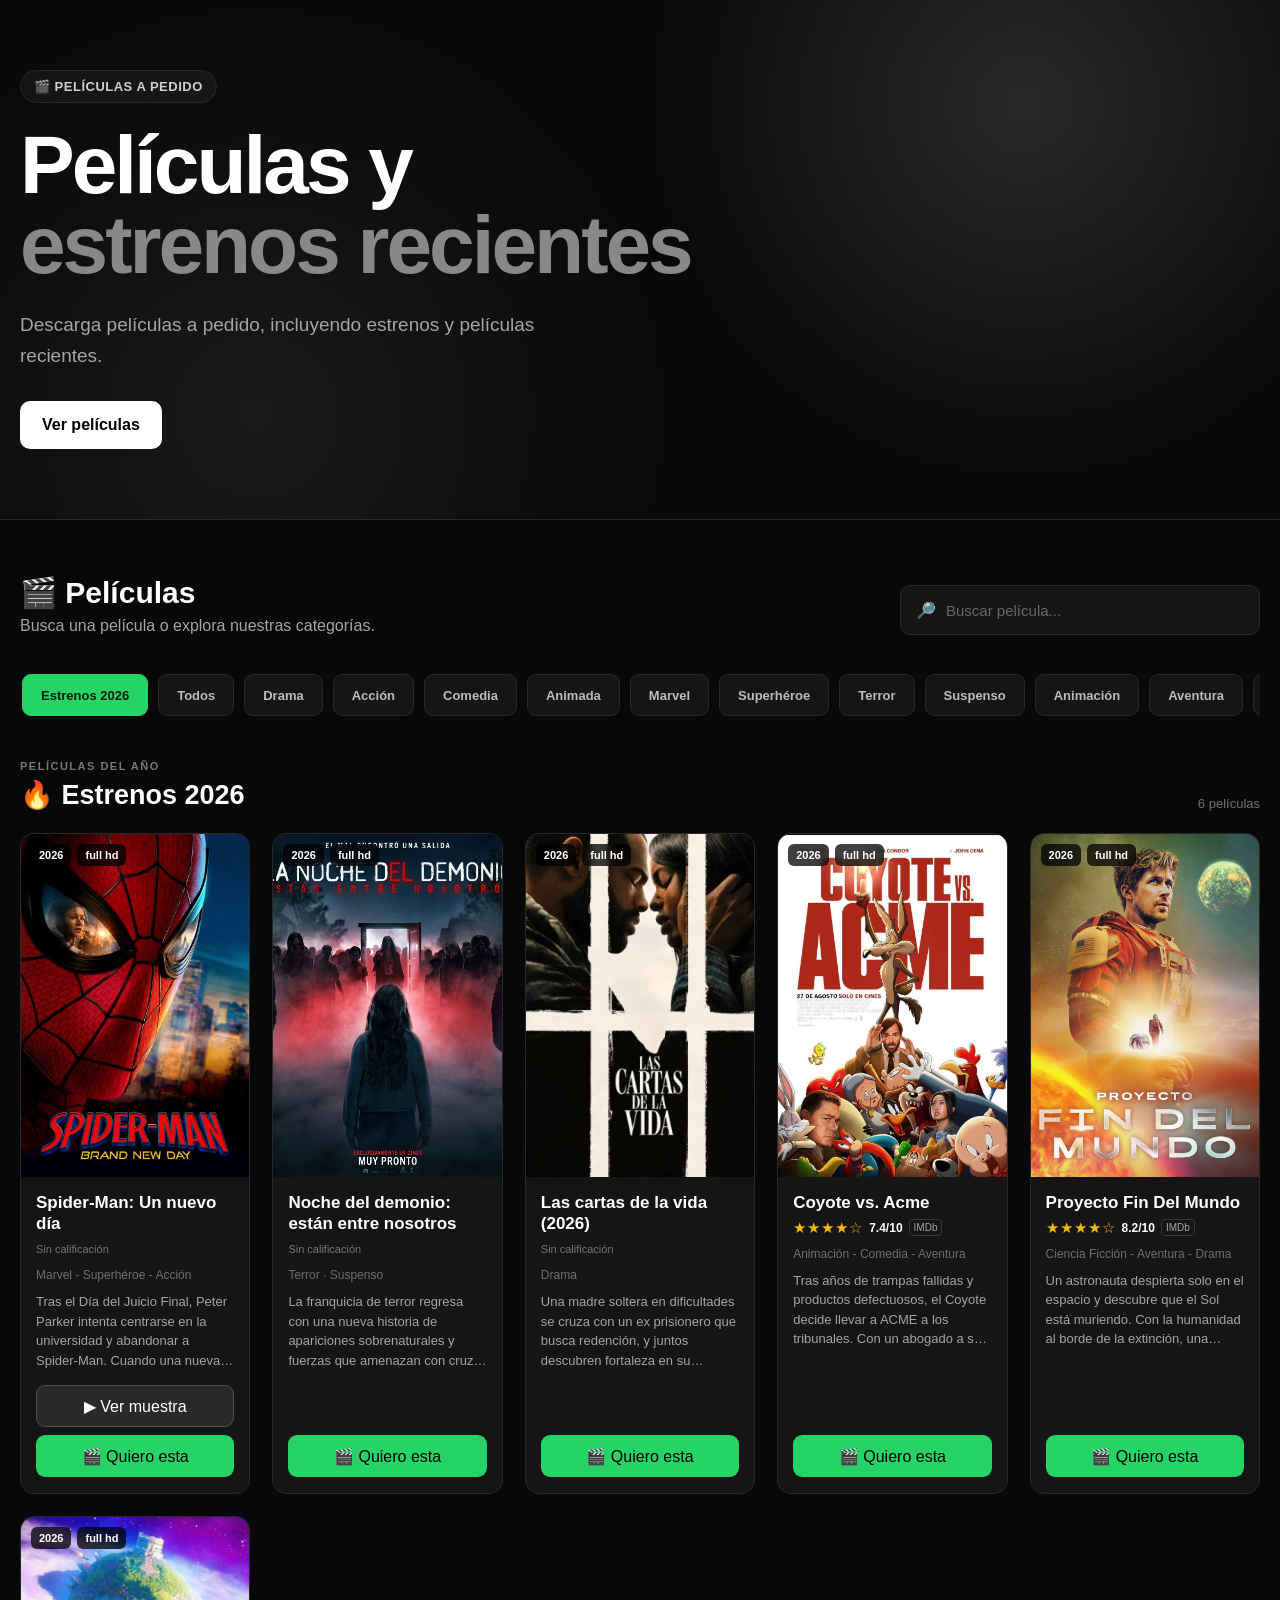
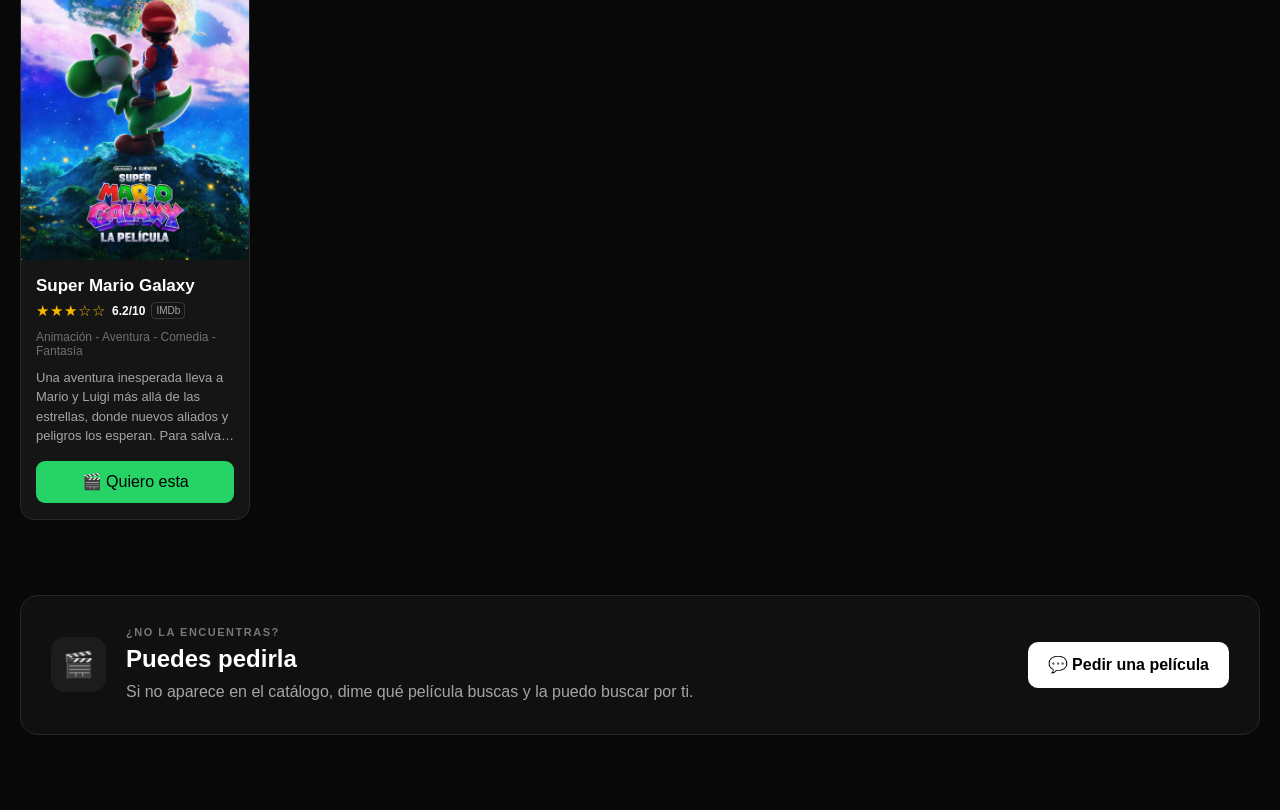
==== commit 79d3e647: "peliculas" ====
--- a/catalogo_peliculas/index.html
+++ b/catalogo_peliculas/index.html
@@ -23,6 +23,7 @@
 <body>
 
     <!-- ENCABEZADO -->
+
     <header class="hero">
 
         <div class="container hero-content">
@@ -56,9 +57,11 @@
 
 
     <!-- CONTENIDO PRINCIPAL -->
+
     <main class="container">
 
         <!-- BUSCADOR -->
+
         <section class="search-section">
 
             <div>
@@ -89,12 +92,14 @@
 
 
         <!-- CATÁLOGO -->
+
         <section
             id="peliculas"
             class="catalog-section"
         >
 
             <!-- PESTAÑAS GENERADAS POR JAVASCRIPT -->
+
             <nav
                 id="genreTabs"
                 class="genre-tabs"
@@ -103,6 +108,7 @@
 
 
             <!-- TÍTULO Y CONTADOR -->
+
             <div class="section-title">
 
                 <div>
@@ -115,7 +121,7 @@
                     </span>
 
                     <h2 id="sectionHeading">
-                        Estrenos 2026
+                         Estrenos 2026
                     </h2>
 
                 </div>
@@ -131,6 +137,7 @@
 
 
             <!-- PELÍCULAS -->
+
             <div
                 id="moviesGrid"
                 class="movies-grid"
@@ -138,12 +145,13 @@
 
 
             <!-- SIN RESULTADOS -->
+
             <div
                 id="noResults"
                 class="no-results hidden"
             >
 
-                <span>🔎</span>
+                <span></span>
 
                 <h3>
                     No encontramos esa película
@@ -160,6 +168,7 @@
 
 
         <!-- PEDIDO POR WHATSAPP -->
+
         <section class="request-section">
 
             <div class="request-content">
@@ -201,65 +210,48 @@
     </main>
 
 
-    <!-- =====================================
-         REPRODUCTOR DE MUESTRAS DE GOOGLE DRIVE
-    ====================================== -->
-    <div
-        id="sampleModal"
-        class="sample-modal hidden"
-        aria-hidden="true"
+    <!-- JAVASCRIPT -->
+
+    <script src="script.js"></script>
+<!-- REPRODUCTOR DE MUESTRAS -->
+<div id="sampleModal" class="sample-modal hidden">
+
+    <div class="sample-modal-backdrop"></div>
+
+    <section
+        class="sample-modal-content"
+        role="dialog"
+        aria-modal="true"
+        aria-labelledby="sampleTitle"
     >
-
-        <!-- Fondo oscuro -->
-        <div class="sample-modal-backdrop"></div>
-
-        <!-- Ventana del reproductor -->
-        <section
-            class="sample-modal-content"
-            role="dialog"
-            aria-modal="true"
-            aria-labelledby="sampleTitle"
-        >
-
-            <!-- Cabecera -->
-            <div class="sample-modal-header">
-
-                <h2 id="sampleTitle">
-                    Ver muestra
-                </h2>
-
-                <button
-                    type="button"
-                    id="closeSample"
-                    class="sample-close-button"
-                    aria-label="Cerrar reproductor"
-                >
-                    &times;
-                </button>
-
-            </div>
-
-            <!-- Video -->
-            <div class="sample-video-container">
-
-                <iframe
-                    id="sampleFrame"
-                    title="Reproductor de muestra"
-                    src="about:blank"
-                    allow="autoplay; encrypted-media; picture-in-picture"
-                    allowfullscreen
-                    loading="lazy"
-                ></iframe>
-
-            </div>
-
-        </section>
-
-    </div>
-
-
-    <!-- JAVASCRIPT: DEBE IR DESPUÉS DEL REPRODUCTOR -->
-    <script src="script.js"></script>
-
+        <div class="sample-modal-header">
+            <h2 id="sampleTitle">Ver muestra</h2>
+
+            <button
+                type="button"
+                id="closeSample"
+                class="sample-close-button"
+                aria-label="Cerrar reproductor"
+            >
+                &times;
+            </button>
+        </div>
+
+        <div class="sample-video-container">
+            <iframe
+                id="sampleFrame"
+                title="Reproductor de muestra"
+                src="about:blank"
+                allow="autoplay; encrypted-media; picture-in-picture"
+                allowfullscreen
+                loading="lazy"
+            ></iframe>
+        </div>
+    </section>
+
+</div>
 </body>
+
+
+
 </html>
--- a/catalogo_peliculas/style.css
+++ b/catalogo_peliculas/style.css
@@ -429,7 +429,7 @@
     gap: 8px;
     width: 100%;
     margin-top: auto;
-    padding-bottom: 10px;
+    padding-bottom: 1px;
 }
 
 .movie-button {
@@ -779,7 +779,7 @@
         font-size: 11px;
         min-height: 50px;
     }
-    
+
     .movie-rating {
         gap: 4px;
     }
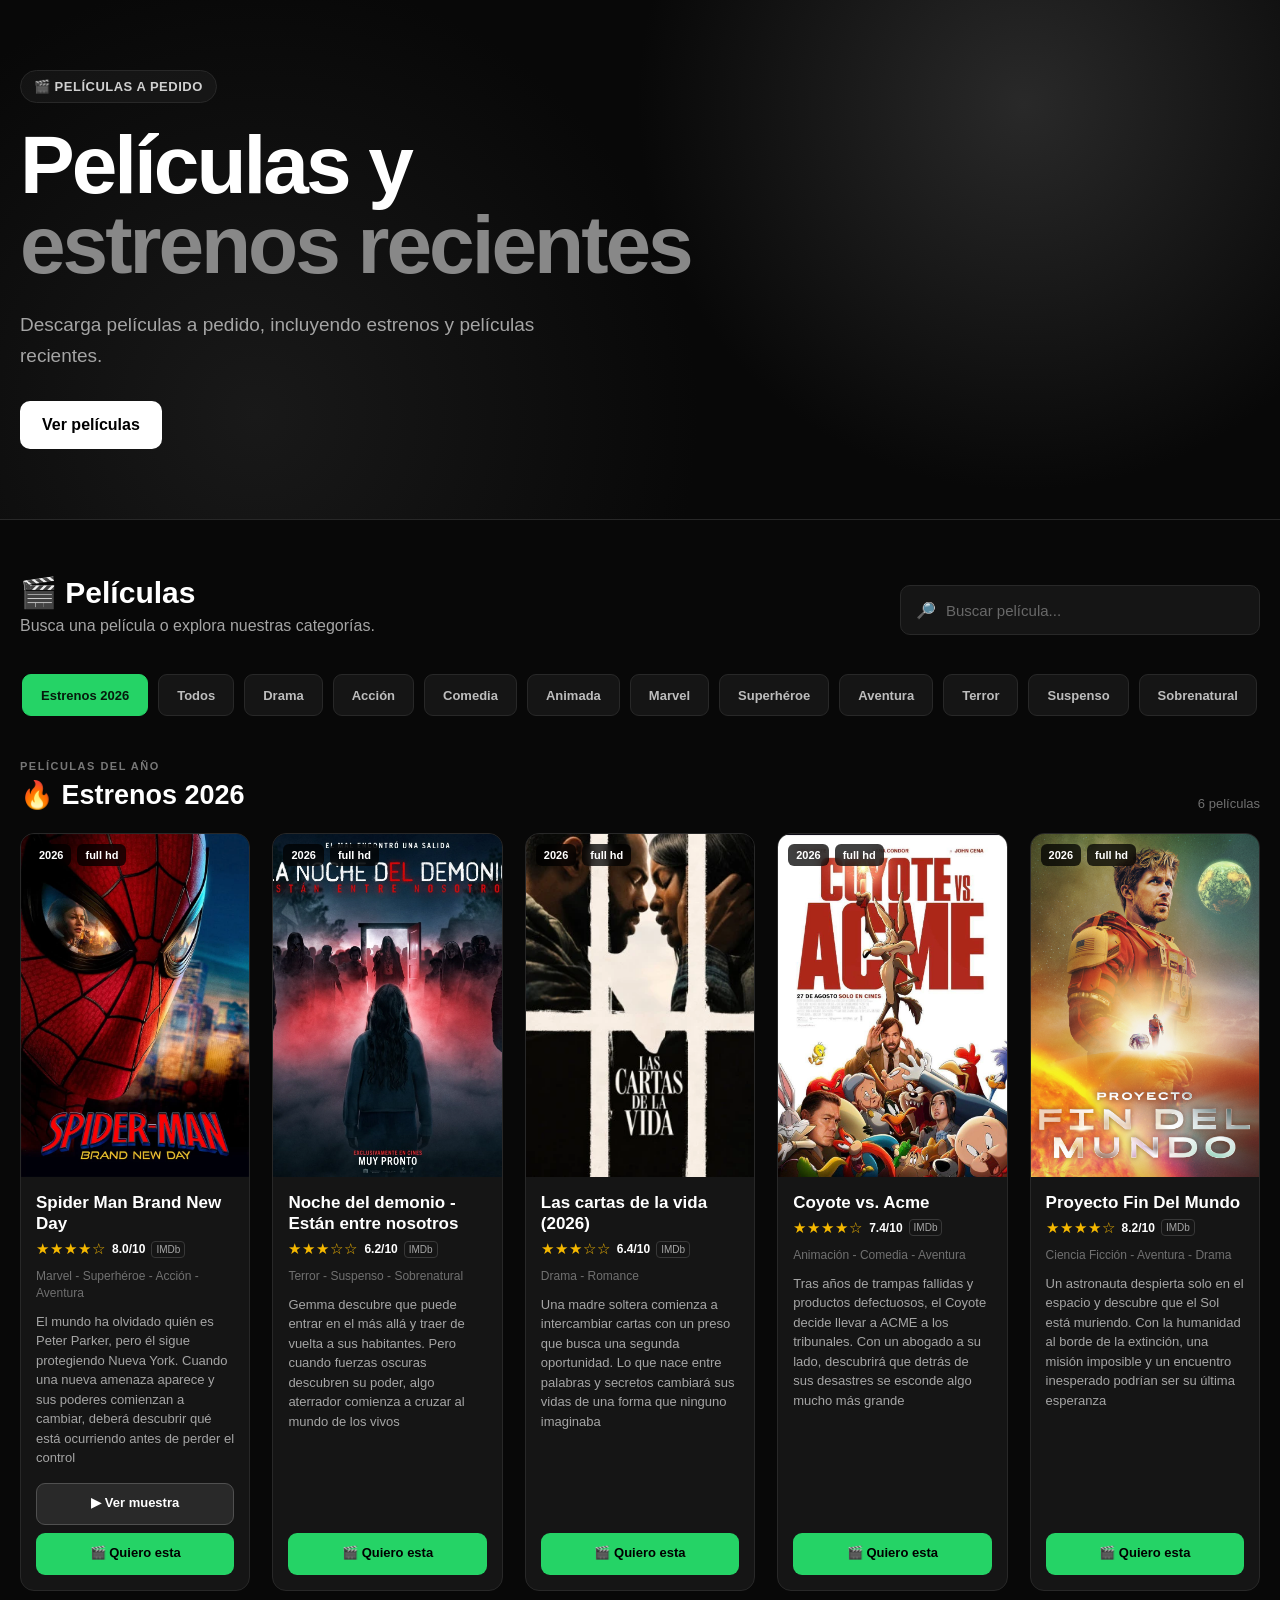
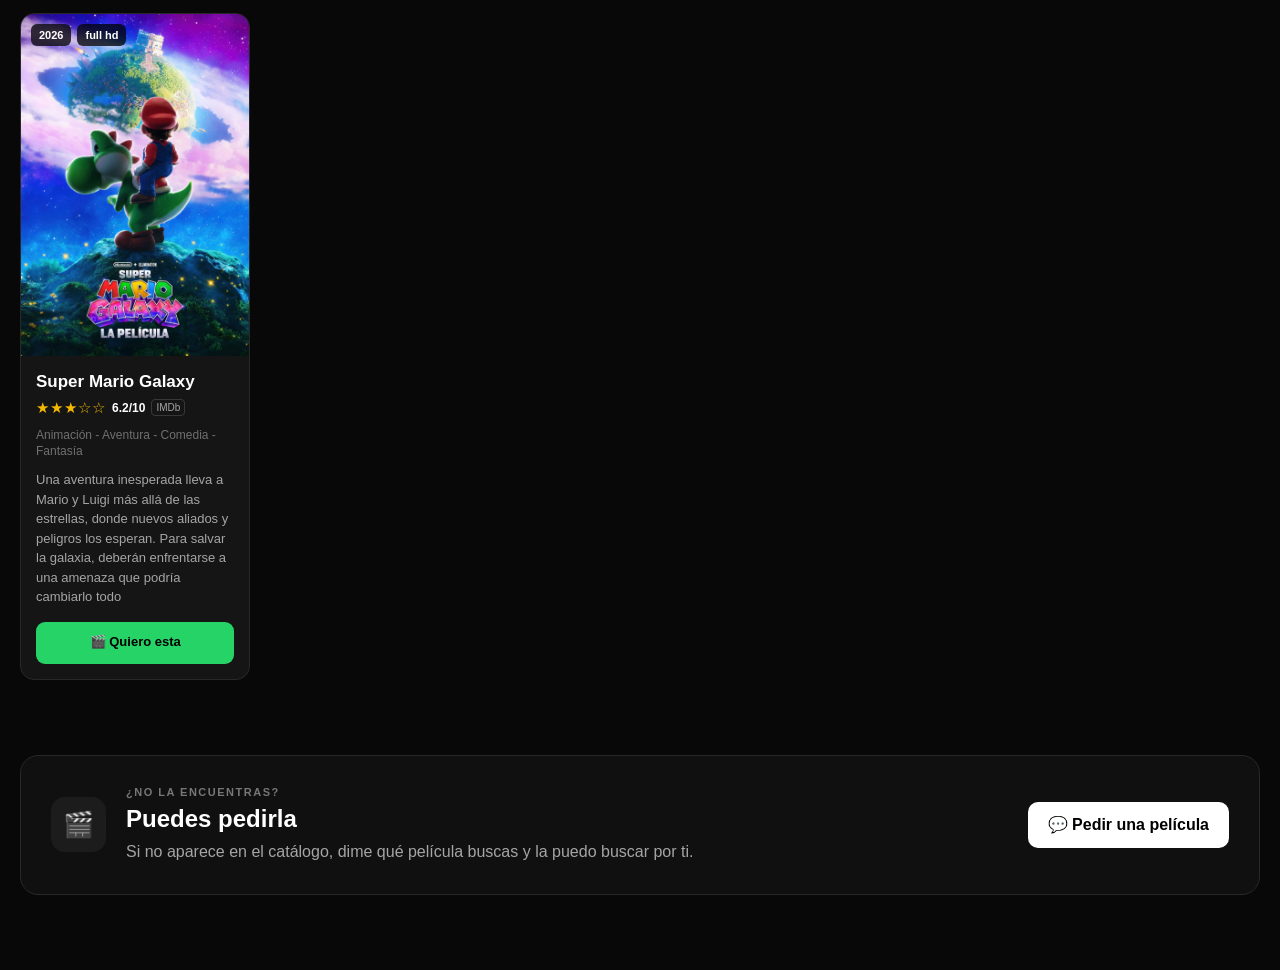
==== commit 797950ae: "boton de video" ====
--- a/catalogo_peliculas/index.html
+++ b/catalogo_peliculas/index.html
@@ -1,198 +1,76 @@
 
 <!DOCTYPE html>
 <html lang="es">
-
 <head>
     <meta charset="UTF-8">
-
-    <meta
-        name="viewport"
-        content="width=device-width, initial-scale=1.0"
-    >
-
-    <meta
-        name="description"
-        content="Películas a pedido, estrenos y películas recientes."
-    >
-
+    <meta name="viewport" content="width=device-width, initial-scale=1.0">
+    <meta name="description" content="Películas a pedido, estrenos y películas recientes.">
     <title>Películas a pedido</title>
-
     <link rel="stylesheet" href="style.css">
 </head>
-
 <body>
 
-    <!-- ENCABEZADO -->
-
     <header class="hero">
-
         <div class="container hero-content">
-
             <div class="hero-text">
-
-                <span class="eyebrow">
-                    🎬 PELÍCULAS A PEDIDO
-                </span>
-
-                <h1>
-                    Películas y<br>
-                    <span>estrenos recientes</span>
-                </h1>
-
-                <p>
-                    Descarga películas a pedido,
-                    incluyendo estrenos y películas
-                    recientes.
-                </p>
-
-                <a href="#peliculas" class="hero-button">
-                    Ver películas
-                </a>
-
+                <span class="eyebrow">🎬 PELÍCULAS A PEDIDO</span>
+                <h1>Películas y<br><span>estrenos recientes</span></h1>
+                <p>Descarga películas a pedido, incluyendo estrenos y películas recientes.</p>
+                <a href="#peliculas" class="hero-button">Ver películas</a>
             </div>
-
         </div>
-
     </header>
 
-
-    <!-- CONTENIDO PRINCIPAL -->
-
     <main class="container">
-
-        <!-- BUSCADOR -->
-
         <section class="search-section">
-
             <div>
-
                 <h2>🎬 Películas</h2>
-
-                <p>
-                    Busca una película o explora
-                    nuestras categorías.
-                </p>
-
+                <p>Busca una película o explora nuestras categorías.</p>
             </div>
 
             <div class="search-box">
-
                 <span>🔎</span>
-
                 <input
                     type="search"
                     id="searchInput"
                     placeholder="Buscar película..."
                     autocomplete="off"
                 >
-
             </div>
-
         </section>
 
-
-        <!-- CATÁLOGO -->
-
-        <section
-            id="peliculas"
-            class="catalog-section"
-        >
-
-            <!-- PESTAÑAS GENERADAS POR JAVASCRIPT -->
-
+        <section id="peliculas" class="catalog-section">
             <nav
                 id="genreTabs"
                 class="genre-tabs"
                 aria-label="Categorías de películas"
             ></nav>
 
-
-            <!-- TÍTULO Y CONTADOR -->
-
             <div class="section-title">
-
                 <div>
-
-                    <span
-                        id="sectionLabel"
-                        class="section-label"
-                    >
-                        AHORA DISPONIBLES
-                    </span>
-
-                    <h2 id="sectionHeading">
-                         Estrenos 2026
-                    </h2>
-
+                    <span id="sectionLabel" class="section-label">AHORA DISPONIBLES</span>
+                    <h2 id="sectionHeading">Estrenos 2026</h2>
                 </div>
-
-                <span
-                    id="movieCount"
-                    class="movie-count"
-                >
-                    0 películas
-                </span>
-
+                <span id="movieCount" class="movie-count">0 películas</span>
             </div>
 
+            <div id="moviesGrid" class="movies-grid"></div>
 
-            <!-- PELÍCULAS -->
-
-            <div
-                id="moviesGrid"
-                class="movies-grid"
-            ></div>
-
-
-            <!-- SIN RESULTADOS -->
-
-            <div
-                id="noResults"
-                class="no-results hidden"
-            >
-
-                <span></span>
-
-                <h3>
-                    No encontramos esa película
-                </h3>
-
-                <p>
-                    Puedes escribirme y pedirme la
-                    película que estás buscando.
-                </p>
-
+            <div id="noResults" class="no-results hidden">
+                <span>🎬</span>
+                <h3>No encontramos esa película</h3>
+                <p>Puedes escribirme y pedirme la película que estás buscando.</p>
             </div>
-
         </section>
 
-
-        <!-- PEDIDO POR WHATSAPP -->
-
         <section class="request-section">
-
             <div class="request-content">
-
-                <span class="request-icon">
-                    🎬
-                </span>
-
+                <span class="request-icon">🎬</span>
                 <div>
-
-                    <span class="section-label">
-                        ¿NO LA ENCUENTRAS?
-                    </span>
-
+                    <span class="section-label">¿NO LA ENCUENTRAS?</span>
                     <h2>Puedes pedirla</h2>
-
-                    <p>
-                        Si no aparece en el catálogo,
-                        dime qué película buscas y
-                        la puedo buscar por ti.
-                    </p>
-
+                    <p>Si no aparece en el catálogo, dime qué película buscas y la puedo buscar por ti.</p>
                 </div>
-
             </div>
 
             <a
@@ -201,57 +79,45 @@
                 target="_blank"
                 rel="noopener noreferrer"
                 class="request-button"
-            >
-                💬 Pedir una película
-            </a>
-
+            >💬 Pedir una película</a>
         </section>
-
     </main>
 
+    <!-- REPRODUCTOR DE MUESTRAS -->
+    <div id="sampleModal" class="sample-modal hidden" aria-hidden="true">
+        <div class="sample-modal-backdrop"></div>
 
-    <!-- JAVASCRIPT -->
+        <section
+            class="sample-modal-content"
+            role="dialog"
+            aria-modal="true"
+            aria-labelledby="sampleTitle"
+        >
+            <div class="sample-modal-header">
+                <h2 id="sampleTitle">Ver muestra</h2>
 
+                <button
+                    type="button"
+                    id="closeSample"
+                    class="sample-close-button"
+                    aria-label="Cerrar reproductor"
+                >&times;</button>
+            </div>
+
+            <div class="sample-video-container">
+                <iframe
+                    id="sampleFrame"
+                    title="Reproductor de muestra"
+                    src="about:blank"
+                    allow="autoplay; encrypted-media; picture-in-picture"
+                    allowfullscreen
+                    loading="lazy"
+                ></iframe>
+            </div>
+        </section>
+    </div>
+
+    <!-- CARGAR JAVASCRIPT AL FINAL -->
     <script src="script.js"></script>
-<!-- REPRODUCTOR DE MUESTRAS -->
-<div id="sampleModal" class="sample-modal hidden">
-
-    <div class="sample-modal-backdrop"></div>
-
-    <section
-        class="sample-modal-content"
-        role="dialog"
-        aria-modal="true"
-        aria-labelledby="sampleTitle"
-    >
-        <div class="sample-modal-header">
-            <h2 id="sampleTitle">Ver muestra</h2>
-
-            <button
-                type="button"
-                id="closeSample"
-                class="sample-close-button"
-                aria-label="Cerrar reproductor"
-            >
-                &times;
-            </button>
-        </div>
-
-        <div class="sample-video-container">
-            <iframe
-                id="sampleFrame"
-                title="Reproductor de muestra"
-                src="about:blank"
-                allow="autoplay; encrypted-media; picture-in-picture"
-                allowfullscreen
-                loading="lazy"
-            ></iframe>
-        </div>
-    </section>
-
-</div>
 </body>
-
-
-
 </html>
--- a/catalogo_peliculas/style.css
+++ b/catalogo_peliculas/style.css
@@ -1,5 +1,6 @@
-/* =========================================
-   VARIABLES
+
+/* =========================================
+   CONFIGURACIÓN GENERAL
 ========================================= */
 
 :root {
@@ -16,8 +17,6 @@
     --max-width: 1280px;
 }
 
-/* RESET */
-
 * {
     box-sizing: border-box;
     margin: 0;
@@ -41,14 +40,14 @@
     font: inherit;
 }
 
-/* CONTENEDOR */
-
 .container {
     width: min(calc(100% - 40px), var(--max-width));
     margin-inline: auto;
 }
 
-/* HERO */
+/* =========================================
+   PORTADA
+========================================= */
 
 .hero {
     min-height: 520px;
@@ -109,8 +108,8 @@
     min-height: 48px;
     padding-inline: 22px;
     border-radius: 10px;
-    background: white;
-    color: black;
+    background: #fff;
+    color: #000;
     text-decoration: none;
     font-weight: 700;
     transition: transform 0.2s, background 0.2s;
@@ -121,7 +120,9 @@
     background: #e8e8e8;
 }
 
-/* BUSCADOR */
+/* =========================================
+   BUSCADOR
+========================================= */
 
 .search-section {
     display: flex;
@@ -162,7 +163,7 @@
     border: 0;
     outline: 0;
     background: transparent;
-    color: white;
+    color: #fff;
     font-size: 15px;
 }
 
@@ -174,7 +175,9 @@
     border-color: var(--accent);
 }
 
-/* PESTAÑAS */
+/* =========================================
+   FILTROS DE GÉNERO
+========================================= */
 
 .genre-tabs {
     display: flex;
@@ -228,7 +231,7 @@
 .genre-tab:hover {
     background: var(--card-hover);
     border-color: #555;
-    color: white;
+    color: #fff;
 }
 
 .genre-tab:active {
@@ -242,11 +245,13 @@
 }
 
 .genre-tab:focus-visible {
-    outline: 2px solid white;
+    outline: 2px solid #fff;
     outline-offset: 3px;
 }
 
-/* TÍTULO DE SECCIÓN */
+/* =========================================
+   TÍTULOS DE SECCIÓN
+========================================= */
 
 .section-title {
     display: flex;
@@ -274,18 +279,24 @@
     font-size: 13px;
 }
 
-/* GRID */
+/* =========================================
+   CUADRÍCULA DE PELÍCULAS
+========================================= */
 
 .movies-grid {
     display: grid;
     grid-template-columns: repeat(auto-fill, minmax(190px, 1fr));
     gap: 22px;
-}
-
-/* TARJETAS */
+    align-items: stretch;
+}
+
+/* =========================================
+   TARJETAS
+========================================= */
 
 .movie-card {
     min-width: 0;
+    height: 100%;
     overflow: hidden;
     display: flex;
     flex-direction: column;
@@ -304,7 +315,9 @@
     border-color: #3b3b3b;
 }
 
-/* PÓSTER */
+/* =========================================
+   IMAGEN DE LA PELÍCULA
+========================================= */
 
 .movie-poster-wrapper {
     position: relative;
@@ -344,40 +357,48 @@
     font-weight: 700;
 }
 
-/* INFORMACIÓN */
+/* =========================================
+   INFORMACIÓN DE LA PELÍCULA
+========================================= */
 
 .movie-info {
     padding: 15px;
     display: flex;
     flex-direction: column;
     flex: 1;
+    min-width: 0;
+    min-height: 0;
 }
 
 .movie-title {
     font-size: 17px;
     line-height: 1.25;
+    overflow-wrap: anywhere;
     margin-bottom: 6px;
 }
 
 .movie-genre {
     color: var(--text-muted);
     font-size: 12px;
+    line-height: 1.4;
+    overflow-wrap: anywhere;
     margin-bottom: 10px;
 }
 
 .movie-description {
-    display: -webkit-box;
-    -webkit-box-orient: vertical;
-    -webkit-line-clamp: 4;
-    overflow: hidden;
+    display: block;
+    overflow: visible;
     color: var(--text-secondary);
     font-size: 13px;
     line-height: 1.5;
-    min-height: 58px;
+    min-height: 0;
+    overflow-wrap: anywhere;
     margin-bottom: 15px;
 }
 
-/* CALIFICACIONES */
+/* =========================================
+   ESTRELLAS Y CALIFICACIÓN
+========================================= */
 
 .movie-rating {
     display: flex;
@@ -396,7 +417,7 @@
 }
 
 .rating-score {
-    color: #ffffff;
+    color: #fff;
     font-size: 12px;
     font-weight: 700;
 }
@@ -416,12 +437,13 @@
 }
 
 .rating-unavailable {
-    color: #777777;
+    color: #777;
     font-size: 11px;
 }
 
-
-/* BOTONES DE PELÍCULAS */
+/* =========================================
+   BOTONES
+========================================= */
 
 .movie-actions {
     display: flex;
@@ -429,7 +451,12 @@
     gap: 8px;
     width: 100%;
     margin-top: auto;
-    padding-bottom: 1px;
+
+    /*
+       El espacio inferior real lo proporciona
+       el padding de .movie-info: 15px.
+    */
+    padding-bottom: 0;
 }
 
 .movie-button {
@@ -438,8 +465,9 @@
     display: flex;
     align-items: center;
     justify-content: center;
-    margin-top: 0;
+    margin: 0;
     padding: 8px;
+    border: 0;
     border-radius: 9px;
     background: var(--accent);
     color: #000;
@@ -447,6 +475,10 @@
     text-align: center;
     font-size: 13px;
     font-weight: 800;
+    line-height: 1.3;
+    overflow-wrap: anywhere;
+    box-sizing: border-box;
+    cursor: pointer;
     transition: background 0.2s, transform 0.2s;
 }
 
@@ -458,17 +490,9 @@
     transform: scale(0.98);
 }
 
-.movie-actions .movie-button {
-    width: 100%;
-    box-sizing: border-box;
-    cursor: pointer;
-    font: inherit;
-    text-align: center;
-}
-
 .sample-button {
     background: #292929;
-    color: #ffffff;
+    color: #fff;
     border: 1px solid #505050;
 }
 
@@ -476,8 +500,9 @@
     background: #3b3b3b;
 }
 
-
-/* SIN RESULTADOS */
+/* =========================================
+   MENSAJE SIN RESULTADOS
+========================================= */
 
 .no-results {
     padding: 60px 20px;
@@ -505,7 +530,9 @@
     display: none !important;
 }
 
-/* SECCIÓN PEDIR PELÍCULA */
+/* =========================================
+   SOLICITAR UNA PELÍCULA
+========================================= */
 
 .request-section {
     display: flex;
@@ -555,8 +582,8 @@
     padding-inline: 20px;
     flex-shrink: 0;
     border-radius: 10px;
-    background: white;
-    color: black;
+    background: #fff;
+    color: #000;
     text-decoration: none;
     font-weight: 700;
     white-space: nowrap;
@@ -568,7 +595,9 @@
     transform: translateY(-2px);
 }
 
-/* REPRODUCTOR DE MUESTRAS */
+/* =========================================
+   MODAL DE MUESTRA
+========================================= */
 
 .sample-modal {
     position: fixed;
@@ -598,8 +627,8 @@
     max-height: 95vh;
     overflow-y: auto;
     background: #151515;
-    color: #ffffff;
-    border: 1px solid #333333;
+    color: #fff;
+    border: 1px solid #333;
     border-radius: 14px;
     padding: 16px;
     box-shadow: 0 20px 70px rgba(0, 0, 0, 0.6);
@@ -617,6 +646,7 @@
     margin: 0;
     font-size: 18px;
     line-height: 1.4;
+    overflow-wrap: anywhere;
 }
 
 .sample-close-button {
@@ -626,7 +656,7 @@
     border: 0;
     border-radius: 50%;
     background: #303030;
-    color: #ffffff;
+    color: #fff;
     font-size: 28px;
     line-height: 1;
     cursor: pointer;
@@ -641,7 +671,7 @@
     width: 100%;
     aspect-ratio: 16 / 9;
     overflow: hidden;
-    background: #000000;
+    background: #000;
     border-radius: 8px;
 }
 
@@ -657,7 +687,9 @@
     overflow: hidden;
 }
 
-/* TABLET */
+/* =========================================
+   TABLETS
+========================================= */
 
 @media (max-width: 900px) {
     .movies-grid {
@@ -670,7 +702,9 @@
     }
 }
 
-/* TABLET PEQUEÑA */
+/* =========================================
+   TABLETS PEQUEÑAS
+========================================= */
 
 @media (max-width: 700px) {
     .container {
@@ -713,7 +747,9 @@
     }
 }
 
-/* CELULAR */
+/* =========================================
+   CELULARES
+========================================= */
 
 @media (max-width: 500px) {
     .container {
@@ -760,11 +796,11 @@
         display: none;
     }
 
-
     .movie-info {
         display: flex;
         flex-direction: column;
         flex: 1;
+        padding: 10px;
     }
 
     .movie-title {
@@ -777,7 +813,8 @@
 
     .movie-description {
         font-size: 11px;
-        min-height: 50px;
+        min-height: 0;
+        margin-bottom: 12px;
     }
 
     .movie-rating {
@@ -791,6 +828,16 @@
 
     .rating-score {
         font-size: 11px;
+    }
+
+    .movie-actions {
+        margin-top: auto;
+        padding-bottom: 0;
+    }
+
+    .movie-button {
+        min-height: 40px;
+        font-size: 12px;
     }
 
     .request-section {
@@ -837,7 +884,9 @@
     }
 }
 
-/* CELULARES MUY PEQUEÑOS */
+/* =========================================
+   CELULARES MUY PEQUEÑOS
+========================================= */
 
 @media (max-width: 360px) {
     .movies-grid {
@@ -858,6 +907,7 @@
 
     .movie-button {
         font-size: 10px;
+        padding: 7px 5px;
     }
 
     .rating-stars {
@@ -867,4 +917,4 @@
     .rating-score {
         font-size: 10px;
     }
-}+}
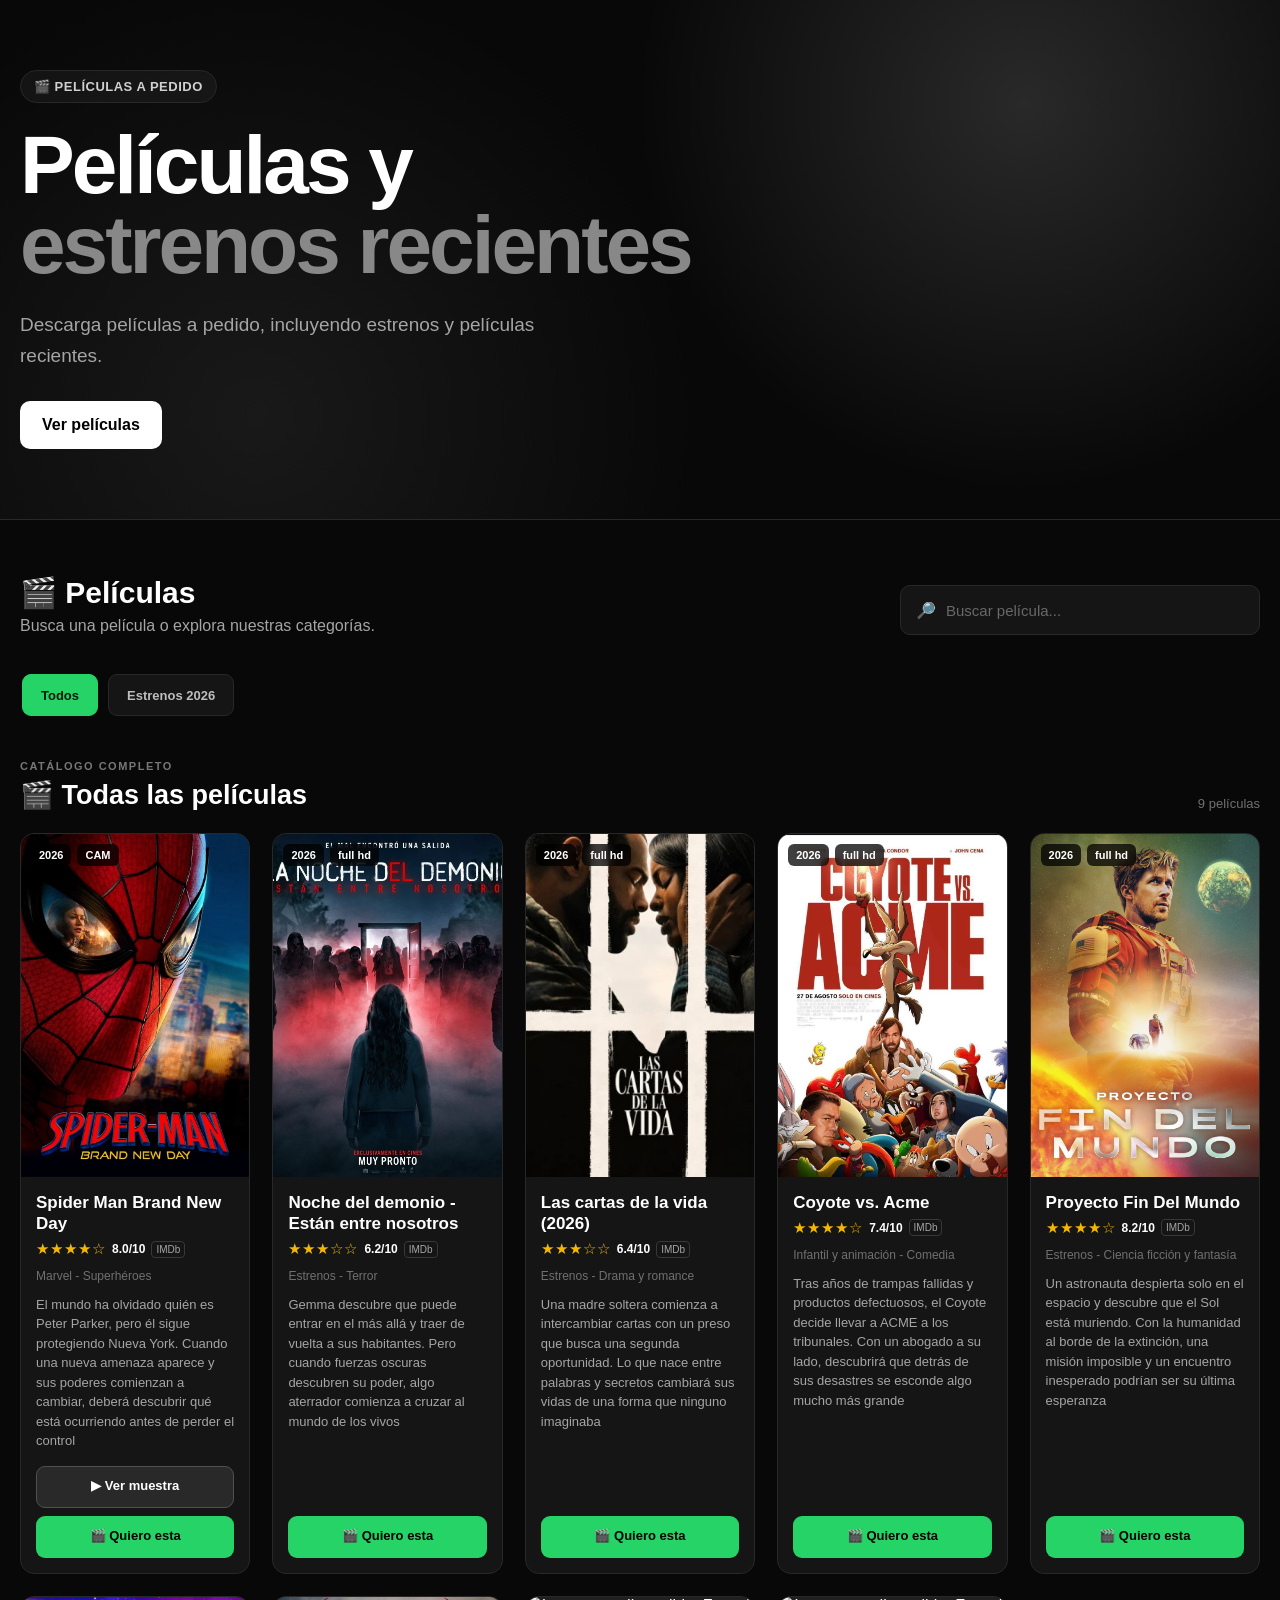
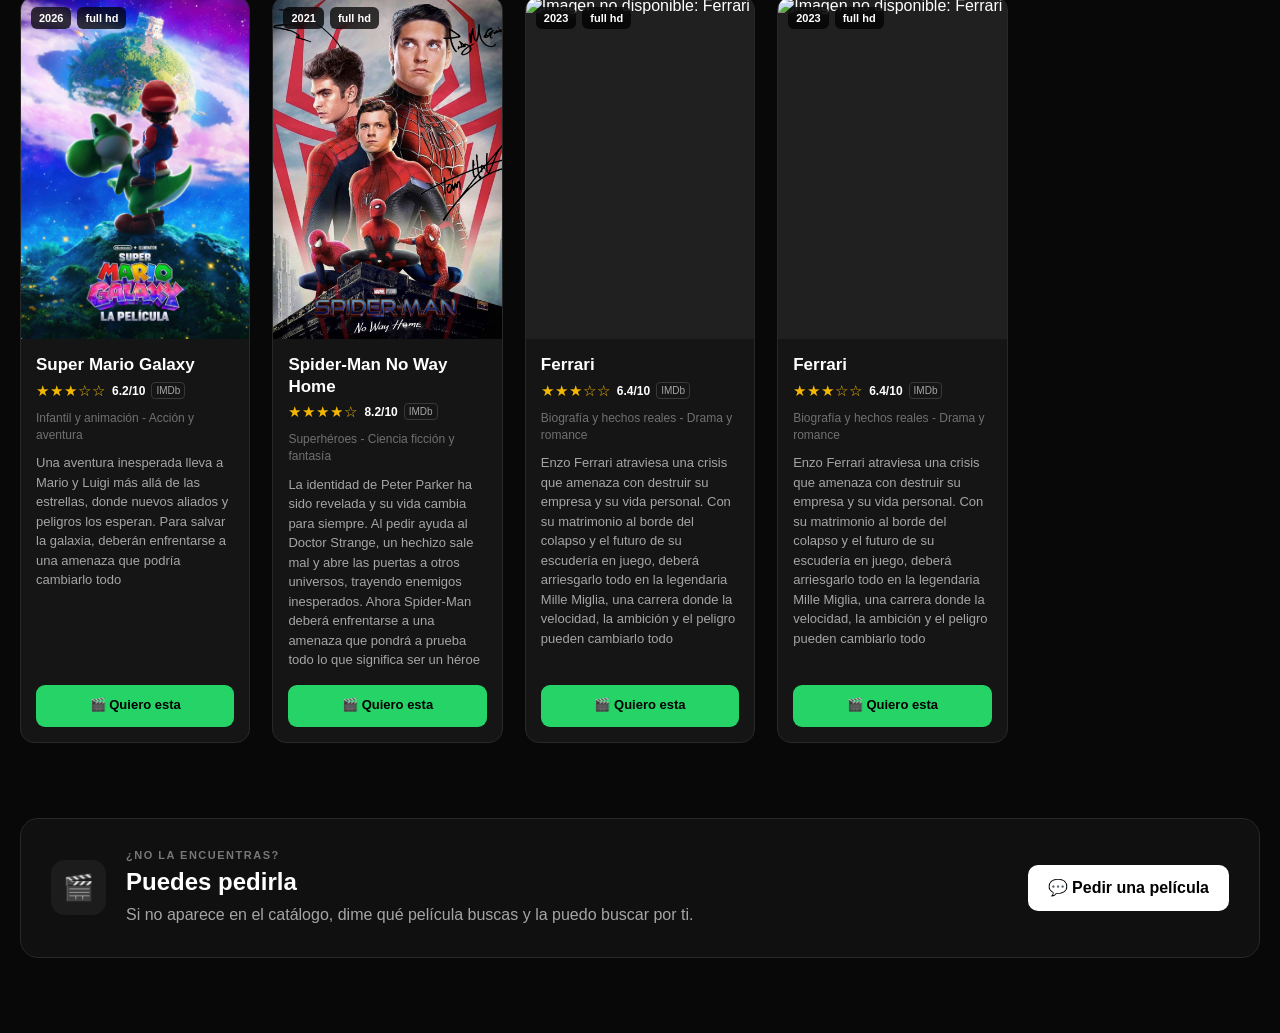
==== commit bc92d11a: "ferari" ====
--- a/catalogo_peliculas/index.html
+++ b/catalogo_peliculas/index.html
@@ -1,6 +1,6 @@
-
 <!DOCTYPE html>
 <html lang="es">
+
 <head>
     <meta charset="UTF-8">
     <meta name="viewport" content="width=device-width, initial-scale=1.0">
@@ -8,6 +8,7 @@
     <title>Películas a pedido</title>
     <link rel="stylesheet" href="style.css">
 </head>
+
 <body>
 
     <header class="hero">
@@ -30,21 +31,12 @@
 
             <div class="search-box">
                 <span>🔎</span>
-                <input
-                    type="search"
-                    id="searchInput"
-                    placeholder="Buscar película..."
-                    autocomplete="off"
-                >
+                <input type="search" id="searchInput" placeholder="Buscar película..." autocomplete="off">
             </div>
         </section>
 
         <section id="peliculas" class="catalog-section">
-            <nav
-                id="genreTabs"
-                class="genre-tabs"
-                aria-label="Categorías de películas"
-            ></nav>
+            <nav id="genreTabs" class="genre-tabs" aria-label="Categorías de películas"></nav>
 
             <div class="section-title">
                 <div>
@@ -73,13 +65,8 @@
                 </div>
             </div>
 
-            <a
-                id="generalWhatsapp"
-                href="#"
-                target="_blank"
-                rel="noopener noreferrer"
-                class="request-button"
-            >💬 Pedir una película</a>
+            <a id="generalWhatsapp" href="#" target="_blank" rel="noopener noreferrer" class="request-button">💬 Pedir
+                una película</a>
         </section>
     </main>
 
@@ -87,32 +74,17 @@
     <div id="sampleModal" class="sample-modal hidden" aria-hidden="true">
         <div class="sample-modal-backdrop"></div>
 
-        <section
-            class="sample-modal-content"
-            role="dialog"
-            aria-modal="true"
-            aria-labelledby="sampleTitle"
-        >
+        <section class="sample-modal-content" role="dialog" aria-modal="true" aria-labelledby="sampleTitle">
             <div class="sample-modal-header">
                 <h2 id="sampleTitle">Ver muestra</h2>
 
-                <button
-                    type="button"
-                    id="closeSample"
-                    class="sample-close-button"
-                    aria-label="Cerrar reproductor"
-                >&times;</button>
+                <button type="button" id="closeSample" class="sample-close-button"
+                    aria-label="Cerrar reproductor">&times;</button>
             </div>
 
             <div class="sample-video-container">
-                <iframe
-                    id="sampleFrame"
-                    title="Reproductor de muestra"
-                    src="about:blank"
-                    allow="autoplay; encrypted-media; picture-in-picture"
-                    allowfullscreen
-                    loading="lazy"
-                ></iframe>
+                <iframe id="sampleFrame" title="Reproductor de muestra" src="about:blank"
+                    allow="autoplay; encrypted-media; picture-in-picture" allowfullscreen loading="lazy"></iframe>
             </div>
         </section>
     </div>
@@ -120,4 +92,5 @@
     <!-- CARGAR JAVASCRIPT AL FINAL -->
     <script src="script.js"></script>
 </body>
-</html>
+
+</html>
